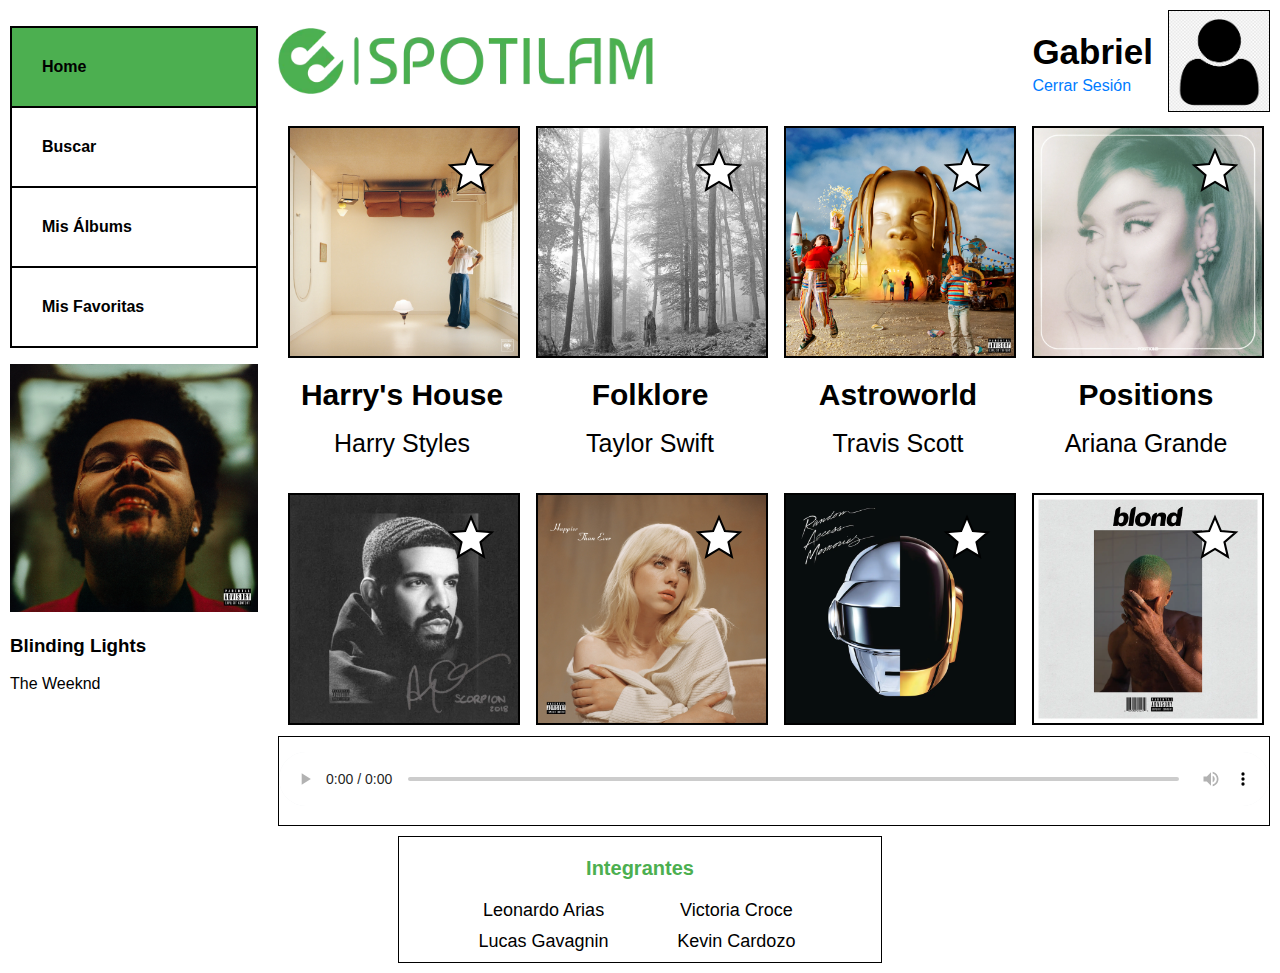
==== index.html @ 2c806370 "ultimos cambios" ====
<!DOCTYPE html>
<html lang="es">
<head>
    <meta charset="UTF-8">
    <meta name="viewport" content="width=device-width, initial-scale=1.0">
    <link rel="shortcut icon" href="img/icon.png" type="image/x-icon">
    <link rel="stylesheet" href="css/style.css">
    <link rel="stylesheet" href="css/index.css">
    <title>SPOTILAM</title>
</head>
<body>
    <div class="main-container">
        
        <nav>
            <ul>
                <li><a href="index.html" class="activo">Home</a></li>
                <li><a href="buscar.html">Buscar</a></li>
                <li><a href="albums.html">Mis Álbums</a></li>
                <li><a href="favoritas.html">Mis Favoritas</a></li>
            </ul>

            <section class="now-playing">
                <!-- Información de la canción en reproducción o recomendada -->
                <div class="song-info">
                    <a href="musica_sonando.html"><img src="img/sonando.webp" alt="Portada del Álbum"></a>
                    <h3>Blinding Lights</h3>
                    <p>The Weeknd</p>
                </div>

            </section>
        </nav>
            
        
        <main>
            <header>
                <div class="container-nav">
                    <div >
                        <a href="index.html"><img src="img/logoT.webp" alt="logo" class="logo"></a>
                        <!-- <h1>SPOTILAM</h1> -->
                    </div>

                    <div class="info-usuario">
                        <div class="detalles-usuario">
                            <h2>Gabriel</h2> <!-- Nombre del usuario -->
                            <a href="login.html">Cerrar Sesión</a> <!-- Enlace para cerrar sesión -->
                        </div>
                        <a href="perfil.html"><img src="img/avatar.png" alt="Avatar de Usuario" class="imagen-avatar"></a> <!-- Avatar del usuario -->
                    </div>
                </div>
            </header>

            <section class="contenedor">
        
                <div class="grid"> <!-- Cuadrícula de álbumes -->
                
                    <div class="album">
                        <a href="albums.html">
                            <img class="album-imagen" src="img/1.webp" alt="imagen album">
                            <div class="album-informacion">
                                <p class="nombre-album">Harry's House</p>
                                <p class="nombre-artista">Harry Styles</p>
                            </div>
                        </a>

                        <label class="container-star">
                            <input type="checkbox">
                            <svg viewBox="0 0 24 24">
                                <path d="M12 17.27L18.18 21l-1.64-7.03L22 9.24l-7.19-.61L12 2 9.19 8.63 2 9.24l5.46 4.73L5.82 21z"></path>
                            </svg>
                        </label>
                        
                    </div>
                
                    <div class="album">
                        <a href="albums.html">
                            <img class="album-imagen" src="img/2.webp" alt="imagen album">
                            <div class="album-informacion">
                                <p class="nombre-album">Folklore</p>
                                <p class="nombre-artista">Taylor Swift</p>
                            </div>
                        </a>

                        <label class="container-star">
                            <input type="checkbox">
                            <svg viewBox="0 0 24 24">
                                <path d="M12 17.27L18.18 21l-1.64-7.03L22 9.24l-7.19-.61L12 2 9.19 8.63 2 9.24l5.46 4.73L5.82 21z"></path>
                            </svg>
                        </label>

                    </div>

                    <div class="album">
                        <a href="albums.html">
                            <img class="album-imagen" src="img/3.webp" alt="imagen album">
                            <div class="album-informacion">
                                <p class="nombre-album">Astroworld</p>
                                <p class="nombre-artista">Travis Scott</p>
                            </div>
                        </a>

                        <label class="container-star">
                            <input type="checkbox">
                            <svg viewBox="0 0 24 24">
                                <path d="M12 17.27L18.18 21l-1.64-7.03L22 9.24l-7.19-.61L12 2 9.19 8.63 2 9.24l5.46 4.73L5.82 21z"></path>
                            </svg>
                        </label>

                    </div>
                
                    <div class="album">
                        <a href="albums.html">
                            <img class="album-imagen" src="img/4.webp" alt="imagen album">
                            <div class="album-informacion">
                                <p class="nombre-album">Positions</p>
                                <p class="nombre-artista">Ariana Grande</p>
                            </div>
                        </a>

                        <label class="container-star">
                            <input type="checkbox">
                            <svg viewBox="0 0 24 24">
                                <path d="M12 17.27L18.18 21l-1.64-7.03L22 9.24l-7.19-.61L12 2 9.19 8.63 2 9.24l5.46 4.73L5.82 21z"></path>
                            </svg>
                        </label>

                    </div>
                
                    <div class="album">
                        <a href="albums.html">
                            <img class="album-imagen" src="img/5.webp" alt="imagen album">
                            <div class="album-informacion">
                                <p class="nombre-album">Scorpion</p>
                                <p class="nombre-artista">Drake</p>
                            </div>
                        </a>

                        <label class="container-star">
                            <input type="checkbox">
                            <svg viewBox="0 0 24 24">
                                <path d="M12 17.27L18.18 21l-1.64-7.03L22 9.24l-7.19-.61L12 2 9.19 8.63 2 9.24l5.46 4.73L5.82 21z"></path>
                            </svg>
                        </label>

                    </div>
                
                    <div class="album">
                        <a href="albums.html">
                            <img class="album-imagen" src="img/6.webp" alt="imagen album">
                            <div class="album-informacion">
                                <p class="nombre-album">Happier Than Ever</p>
                                <p class="nombre-artista">Billie Eilish</p>
                            </div>
                        </a>

                        <label class="container-star">
                            <input type="checkbox">
                            <svg viewBox="0 0 24 24">
                                <path d="M12 17.27L18.18 21l-1.64-7.03L22 9.24l-7.19-.61L12 2 9.19 8.63 2 9.24l5.46 4.73L5.82 21z"></path>
                            </svg>
                        </label>

                    </div>
               
                    <div class="album">
                        <a href="albums.html">
                            <img class="album-imagen" src="img/7.webp" alt="imagen album">
                            <div class="album-informacion">
                                <p class="nombre-album">Random Access Memories</p>
                                <p class="nombre-artista">Daft Punk</p>
                            </div>
                        </a>

                        <label class="container-star">
                            <input type="checkbox">
                            <svg viewBox="0 0 24 24">
                                <path d="M12 17.27L18.18 21l-1.64-7.03L22 9.24l-7.19-.61L12 2 9.19 8.63 2 9.24l5.46 4.73L5.82 21z"></path>
                            </svg>
                        </label>

                    </div>
              
                    <div class="album">
                        <a href="albums.html">
                            <img class="album-imagen" src="img/8.webp" alt="imagen album">
                            <div class="album-informacion">
                                <p class="nombre-album">Blond</p>
                                <p class="nombre-artista">Frank Ocean</p>
                            </div>
                        </a>

                        <label class="container-star">
                            <input type="checkbox">
                            <svg viewBox="0 0 24 24">
                                <path d="M12 17.27L18.18 21l-1.64-7.03L22 9.24l-7.19-.61L12 2 9.19 8.63 2 9.24l5.46 4.73L5.82 21z"></path>
                            </svg>
                        </label>

                    </div>
            
                    <div class="album">
                        <a href="albums.html">
                            <img class="album-imagen" src="img/9.webp" alt="imagen album">
                            <div class="album-informacion">
                                <p class="nombre-album">Starboy</p>
                                <p class="nombre-artista">The Weeknd</p>
                            </div>
                        </a>

                        <label class="container-star">
                            <input type="checkbox">
                            <svg viewBox="0 0 24 24">
                                <path d="M12 17.27L18.18 21l-1.64-7.03L22 9.24l-7.19-.61L12 2 9.19 8.63 2 9.24l5.46 4.73L5.82 21z"></path>
                            </svg>
                        </label>

                    </div>
               
                    <div class="album">
                        <a href="albums.html">
                            <img class="album-imagen" src="img/10.webp" alt="imagen album">
                            <div class="album-informacion">
                                <p class="nombre-album">Midnights</p>
                                <p class="nombre-artista">Taylor Swift</p>
                            </div>
                        </a>

                        <label class="container-star">
                            <input type="checkbox">
                            <svg viewBox="0 0 24 24">
                                <path d="M12 17.27L18.18 21l-1.64-7.03L22 9.24l-7.19-.61L12 2 9.19 8.63 2 9.24l5.46 4.73L5.82 21z"></path>
                            </svg>
                        </label>

                    </div>
               
                    <div class="album">
                        <a href="albums.html">
                            <img class="album-imagen" src="img/11.webp" alt="imagen album">
                            <div class="album-informacion">
                                <p class="nombre-album">Changes</p>
                                <p class="nombre-artista">Justin Bieber</p>
                            </div>
                        </a>

                        <label class="container-star">
                            <input type="checkbox">
                            <svg viewBox="0 0 24 24">
                                <path d="M12 17.27L18.18 21l-1.64-7.03L22 9.24l-7.19-.61L12 2 9.19 8.63 2 9.24l5.46 4.73L5.82 21z"></path>
                            </svg>
                        </label>

                    </div>
                
                    <div class="album">
                        <a href="albums.html">
                            <img class="album-imagen" src="img/12.webp" alt="imagen album">
                            <div class="album-informacion">
                                <p class="nombre-album">Did You Know That There's a Tunnel Under Ocean Blvd</p>
                                <p class="nombre-artista">Lana Del Rey</p>
                            </div>
                        </a>

                        <label class="container-star">
                            <input type="checkbox">
                            <svg viewBox="0 0 24 24">
                                <path d="M12 17.27L18.18 21l-1.64-7.03L22 9.24l-7.19-.61L12 2 9.19 8.63 2 9.24l5.46 4.73L5.82 21z"></path>
                            </svg>
                        </label>

                    </div>
                
                    <div class="album">
                        <a href="albums.html">
                            <img class="album-imagen" src="img/13.webp" alt="imagen album">
                            <div class="album-informacion">
                                <p class="nombre-album">Graduation</p>
                                <p class="nombre-artista">Kanye West</p>
                            </div>
                        </a>

                        <label class="container-star">
                            <input type="checkbox">
                            <svg viewBox="0 0 24 24">
                                <path d="M12 17.27L18.18 21l-1.64-7.03L22 9.24l-7.19-.61L12 2 9.19 8.63 2 9.24l5.46 4.73L5.82 21z"></path>
                            </svg>
                        </label>

                    </div>

                    <div class="album">
                        <a href="albums.html">
                            <img class="album-imagen" src="img/14.webp" alt="imagen album">
                            <div class="album-informacion">
                                <p class="nombre-album">30</p>
                                <p class="nombre-artista">Adele</p>
                            </div>
                        </a>

                        <label class="container-star">
                            <input type="checkbox">
                            <svg viewBox="0 0 24 24">
                                <path d="M12 17.27L18.18 21l-1.64-7.03L22 9.24l-7.19-.61L12 2 9.19 8.63 2 9.24l5.46 4.73L5.82 21z"></path>
                            </svg>
                        </label>

                    </div>

                    <div class="album">
                        <a href="albums.html">
                            <img class="album-imagen" src="img/15.webp" alt="imagen album">
                            <div class="album-informacion">
                                <p class="nombre-album">Hollywood's Bleeding</p>
                                <p class="nombre-artista">Post Malone</p>
                            </div>
                        </a>

                        <label class="container-star">
                            <input type="checkbox">
                            <svg viewBox="0 0 24 24">
                                <path d="M12 17.27L18.18 21l-1.64-7.03L22 9.24l-7.19-.61L12 2 9.19 8.63 2 9.24l5.46 4.73L5.82 21z"></path>
                            </svg>
                        </label>

                    </div>

                    <div class="album">
                        <a href="albums.html">
                            <img class="album-imagen" src="img/16.webp" alt="imagen album">
                            <div class="album-informacion">
                                <p class="nombre-album">Sweetener</p>
                                <p class="nombre-artista">Ariana Grande</p>
                            </div>
                        </a>

                        <label class="container-star">
                            <input type="checkbox">
                            <svg viewBox="0 0 24 24">
                                <path d="M12 17.27L18.18 21l-1.64-7.03L22 9.24l-7.19-.61L12 2 9.19 8.63 2 9.24l5.46 4.73L5.82 21z"></path>
                            </svg>
                        </label>

                    </div>

                    <div class="album">
                        <a href="albums.html">
                            <img class="album-imagen" src="img/17.webp" alt="imagen album">
                            <div class="album-informacion">
                                <p class="nombre-album">Future Nostalgia</p>
                                <p class="nombre-artista">Dua Lipa</p>
                            </div>
                        </a>

                        <label class="container-star">
                            <input type="checkbox">
                            <svg viewBox="0 0 24 24">
                                <path d="M12 17.27L18.18 21l-1.64-7.03L22 9.24l-7.19-.61L12 2 9.19 8.63 2 9.24l5.46 4.73L5.82 21z"></path>
                            </svg>
                        </label>

                    </div>

                    <div class="album">
                        <a href="albums.html">
                            <img class="album-imagen" src="img/18.webp" alt="imagen album">
                            <div class="album-informacion">
                                <p class="nombre-album">Beauty Behind the Madness</p>
                                <p class="nombre-artista">The Weeknd</p>
                            </div>
                        </a>

                        <label class="container-star">
                            <input type="checkbox">
                            <svg viewBox="0 0 24 24">
                                <path d="M12 17.27L18.18 21l-1.64-7.03L22 9.24l-7.19-.61L12 2 9.19 8.63 2 9.24l5.46 4.73L5.82 21z"></path>
                            </svg>
                        </label>

                    </div>

                    <div class="album">
                        <a href="albums.html">
                            <img class="album-imagen" src="img/19.webp" alt="imagen album">
                            <div class="album-informacion">
                                <p class="nombre-album">Red (Taylor's Version)</p>
                                <p class="nombre-artista">Taylor Swift</p>
                            </div>
                        </a>

                        <label class="container-star">
                            <input type="checkbox">
                            <svg viewBox="0 0 24 24">
                                <path d="M12 17.27L18.18 21l-1.64-7.03L22 9.24l-7.19-.61L12 2 9.19 8.63 2 9.24l5.46 4.73L5.82 21z"></path>
                            </svg>
                        </label>

                    </div>

                    <div class="album">
                        <a href="albums.html">
                            <img class="album-imagen" src="img/20.webp" alt="imagen album">
                            <div class="album-informacion">
                                <p class="nombre-album">Justice</p>
                                <p class="nombre-artista">Justin Bieber</p>
                            </div>
                        </a>

                        <label class="container-star">
                            <input type="checkbox">
                            <svg viewBox="0 0 24 24">
                                <path d="M12 17.27L18.18 21l-1.64-7.03L22 9.24l-7.19-.61L12 2 9.19 8.63 2 9.24l5.46 4.73L5.82 21z"></path>
                            </svg>
                        </label>

                    </div>

                    <div class="album">
                        <a href="albums.html">
                            <img class="album-imagen" src="img/21.webp" alt="imagen album">
                            <div class="album-informacion">
                                <p class="nombre-album">Fine Line</p>
                                <p class="nombre-artista">Harry Styles</p>
                            </div>
                        </a>

                        <label class="container-star">
                            <input type="checkbox">
                            <svg viewBox="0 0 24 24">
                                <path d="M12 17.27L18.18 21l-1.64-7.03L22 9.24l-7.19-.61L12 2 9.19 8.63 2 9.24l5.46 4.73L5.82 21z"></path>
                            </svg>
                        </label>

                    </div>

                    <div class="album">
                        <a href="albums.html">
                            <img class="album-imagen" src="img/22.webp" alt="imagen album">
                            <div class="album-informacion">
                                <p class="nombre-album">SOS</p>
                                <p class="nombre-artista">SZA</p>
                            </div>
                        </a>

                        <label class="container-star">
                            <input type="checkbox">
                            <svg viewBox="0 0 24 24">
                                <path d="M12 17.27L18.18 21l-1.64-7.03L22 9.24l-7.19-.61L12 2 9.19 8.63 2 9.24l5.46 4.73L5.82 21z"></path>
                            </svg>
                        </label>

                    </div>

                    <div class="album">
                        <a href="albums.html">
                            <img class="album-imagen" src="img/23.webp" alt="imagen album">
                            <div class="album-informacion">
                                <p class="nombre-album">Yeezus</p>
                                <p class="nombre-artista">Kanye West</p>
                            </div>
                        </a>

                        <label class="container-star">
                            <input type="checkbox">
                            <svg viewBox="0 0 24 24">
                                <path d="M12 17.27L18.18 21l-1.64-7.03L22 9.24l-7.19-.61L12 2 9.19 8.63 2 9.24l5.46 4.73L5.82 21z"></path>
                            </svg>
                        </label>

                    </div>

                    <div class="album">
                        <a href="albums.html">
                            <img class="album-imagen" src="img/24.webp" alt="imagen album">
                            <div class="album-informacion">
                                <p class="nombre-album">When We All Fall Asleep, Where Do We Go?</p>
                                <p class="nombre-artista">Billie Eilish</p>
                            </div>
                        </a>

                        <label class="container-star">
                            <input type="checkbox">
                            <svg viewBox="0 0 24 24">
                                <path d="M12 17.27L18.18 21l-1.64-7.03L22 9.24l-7.19-.61L12 2 9.19 8.63 2 9.24l5.46 4.73L5.82 21z"></path>
                            </svg>
                        </label>

                    </div>

                    <div class="album">
                        <a href="albums.html">
                            <img class="album-imagen" src="img/25.webp" alt="imagen album">
                            <div class="album-informacion">
                                <p class="nombre-album">Paradise</p>
                                <p class="nombre-artista">Lana Del Rey</p>
                            </div>
                        </a>

                        <label class="container-star">
                            <input type="checkbox">
                            <svg viewBox="0 0 24 24">
                                <path d="M12 17.27L18.18 21l-1.64-7.03L22 9.24l-7.19-.61L12 2 9.19 8.63 2 9.24l5.46 4.73L5.82 21z"></path>
                            </svg>
                        </label>

                    </div>

                    <div class="album">
                        <a href="albums.html">
                            <img class="album-imagen" src="img/26.webp" alt="imagen album">
                            <div class="album-informacion">
                                <p class="nombre-album">Utopia</p>
                                <p class="nombre-artista">Travis Scott</p>
                            </div>
                        </a>

                        <label class="container-star">
                            <input type="checkbox">
                            <svg viewBox="0 0 24 24">
                                <path d="M12 17.27L18.18 21l-1.64-7.03L22 9.24l-7.19-.61L12 2 9.19 8.63 2 9.24l5.46 4.73L5.82 21z"></path>
                            </svg>
                        </label>

                    </div>

                    <div class="album">
                        <a href="albums.html">
                            <img class="album-imagen" src="img/27.webp" alt="imagen album">
                            <div class="album-informacion">
                                <p class="nombre-album">Dark Lane Demo Tapes</p>
                                <p class="nombre-artista">Drake</p>
                            </div>
                        </a>

                        <label class="container-star">
                            <input type="checkbox">
                            <svg viewBox="0 0 24 24">
                                <path d="M12 17.27L18.18 21l-1.64-7.03L22 9.24l-7.19-.61L12 2 9.19 8.63 2 9.24l5.46 4.73L5.82 21z"></path>
                            </svg>
                        </label>

                    </div>

                    <div class="album">
                        <a href="albums.html">
                            <img class="album-imagen" src="img/28.webp" alt="imagen album">
                            <div class="album-informacion">
                                <p class="nombre-album">Lover</p>
                                <p class="nombre-artista">Taylor Swift</p>
                            </div>
                        </a>

                        <label class="container-star">
                            <input type="checkbox">
                            <svg viewBox="0 0 24 24">
                                <path d="M12 17.27L18.18 21l-1.64-7.03L22 9.24l-7.19-.61L12 2 9.19 8.63 2 9.24l5.46 4.73L5.82 21z"></path>
                            </svg>
                        </label>

                    </div>
        
                </div>
            </section>

            <section class="reproductor">
                <audio controls>
                    <source src="audio/The Weeknd - Blinding Lights.mp3" type="audio/mpeg">
                </audio>
            </section>

        </main>
    </div>

    <footer class="contenedorFooter">
        <div class="integrantes">
            <p>Integrantes</p>
            <ul>
                <li>Leonardo Arias</li>
                <li>Victoria Croce</li>
                <li>Lucas Gavagnin</li>
                <li>Kevin Cardozo</li>
            </ul>
        </div>
    </footer>

</body>
</html>
---- css/style.css ----
/* Resetear estilos y definir estilos básicos de la página */
body {
    font-family: Arial, sans-serif;
    margin: 0;
    padding: 0;
}

img {
    width: 100%;
}

/* Estilos para el contenedor principal */
.main-container {
    display: flex;
    flex-direction: row;
    align-items: flex-start;
    margin: 0;
    padding: 0;
}
  
/* Estilos para el header */
nav {
    flex: 0.5; /* Ocupa 33% del alto */
    display: flex;
    flex-direction: column;
    justify-content: space-between;
    padding: 10px;
}
  
nav ul {
    list-style: none;
    padding: 0;
}
  
nav ul li a {
    color: black;
    font-weight: bolder;
    text-decoration: none;
    display: block; /* Convertir en elemento bloque */
    padding: 30px; /* Agregar relleno alrededor del enlace */
    border: 2px solid black; /* Agregar borde blanco */
    border-bottom: none;
    transition: background-color 0.3s, color 0.3s; /* Transición para cambios de color */
}
nav ul li:last-of-type {
    border-bottom: 2px solid black;
}
nav ul li a:hover {
    background-color: #4caf50; /* Cambiar el fondo al pasar el mouse */
    color: white; /* Cambiar el color de texto al pasar el mouse */
}

nav ul li a.activo {
    background-color: #4caf50; /* Fondo distinto para la vista actual */
    color: black; /* Cambiar el color de texto para la vista actual */
}

.song-info img {
    width: 100%;
}
  
/* Estilos para el main */
main {
    flex: 2; /* Ocupa 66% del alto */
    padding: 10px;
}

.container-nav {
    display: flex;
    flex-direction: row;
    justify-content: space-between;
    align-items: center;
}

.titulo h1 {
    margin: 0; /* Elimina el margen superior del título */
    font-size: 40px;
}

.info-usuario {
    display: flex;
    align-items: center;
}

.detalles-usuario {
    display: flex;
    flex-direction: column; /* Coloca el nombre de usuario y "Cerrar Sesión" uno debajo del otro */
    align-items: flex-start;
    margin-right: 15px;
}

.info-usuario h2 {
    font-size: 35px;
    margin: 0; /* Elimina el margen superior del nombre de usuario */
    margin-bottom: 5px; /* Agrega margen inferior para separar del enlace de cierre de sesión */
}

.imagen-avatar {
    width: 100px; /* Ajusta el ancho del avatar según tus preferencias */
    border: 1px solid black;
}

.logo {
    width: 75%;
}


.container {
    max-width: 400px;
    margin: 0 auto;
    padding: 20px;
}
  
/* Estilos para el contenedor del formulario */
.form-container {
    display: flex;
    flex-direction: column;
    justify-content: center;
    align-items: center;
}

button {
    background-color: #4caf50;
    color: white;
    padding: 10px 15px;
    border: none;
    border-radius: 5px;
    cursor: pointer;
}

a {
    text-decoration: none;
    color: #007BFF;
}

/*---FOOTER---*/
/* Estilos para el footer */
.contenedorFooter {
    display: flex;
    justify-content: space-evenly;
    /* margin: 0 20px 10px 20px;
    border: 1px solid black;  */
}

.integrantes {
    display: flex;
    flex-direction: column; /* Coloca los elementos en una fila */
    align-items: center;
    margin-bottom: 10px;
    border: 1px solid black; /* Agregar borde negro */
}

.integrantes p {
    font-size: 20px;
    color: #4caf50;
    font-weight: bolder;
}

.integrantes ul {
    display: flex;
    flex-wrap: wrap; /* Permite que los elementos bajen a la siguiente línea */
    justify-content: center; /* Centra los elementos horizontalmente */
    list-style: none;
    font-size: 18px;
    margin: 0;
    padding: 0;
}

.integrantes ul li {
    margin-bottom: 10px;
    width: 40%; /* Establece el ancho de cada nombre al 40% para dos nombres por fila */
    text-align: center; /* Centra el texto horizontalmente */
}

/* GRID ALBUMS */
.contenedor{
    max-height: 610px; /* Ajustar la altura */
    overflow-y: auto; /* Habilita la barra de desplazamiento vertical */
}

.grid{
    display: grid;
    grid-template-columns: repeat(4, 1fr);
}
.album{
    position: relative;
    padding: 10px;
    
}
.nombre-album{
    font-size: 30px;
    color: black;
    font-weight: bolder;
}
.nombre-artista{
    font-size: 25px;
    color: black;
}
.nombre-album,
.nombre-artista{
    margin: 15px 0;
    text-align: center;
    line-height: 1.2;
}
.album-imagen {
    border: 2px solid black; /* Agregar borde negro */
}

/* Estilos para el reproductor */
.reproductor {
    text-align: center;
    padding: 15px 0;
    border: 1px solid black; /* Agregar borde negro */
    margin-top: 10px;
}
audio {
    width: 100%;
}
audio::-webkit-media-controls-panel {
    background-color: white;
}

/* Estilos para la busqueda  */
.buscador-lupa {
    display: flex;
    justify-content: center;
    position: relative;
    margin-bottom: 10px;
}
.buscador-lupa form {
    display: flex;
    justify-content: center;
    border: 2px solid black;
    width: 50%;
    border-radius: 20px;
}
.buscadorNav {
    padding: 10px 10px 10px 45px;
    border: none;
    font-size: 16px;
    border-radius: 20px;
    width: 100%;
}
.lupa {
    width: 40px;
    height: 40px;
    position: absolute;
    top: 5px;
    left: 370px;
    background-image: url(../img/lupa.png);
    background-size: 28px 28px;
    background-repeat: no-repeat;
    background-color: transparent;
    border: 0px;
}

/* Estilos para la estrella */
.container-star {
    position: absolute;
    cursor: pointer;
    top: 30px;
    right: 30px;
}
.container-star input {
    opacity: 0;
    cursor: pointer;
    height: 0;
    width: 0;
}
.container-star svg {
    height: 50px;
    width: 50px;
    transition: all 0.3s;
    fill: white;
    stroke: black;
    stroke-width: 1px;
}
.container-star svg:hover {
    transform: scale(1.3);
}

.container-star input:checked ~ svg {
    fill: yellow;
    animation: pop_42 0.5s ease-out;
    transform: scale(1.3);
}
@keyframes pop_42 {
    0% {
      transform: scale(1.3);
    }
  
    50% {
      transform: scale(1.5);
    }
  
    100% {
      transform: scale(1.3);
    }
}
  
.titulo-principal {
    display: flex;
    justify-content: center;
}
.titulo-principal h1 {
    margin: 0;
}
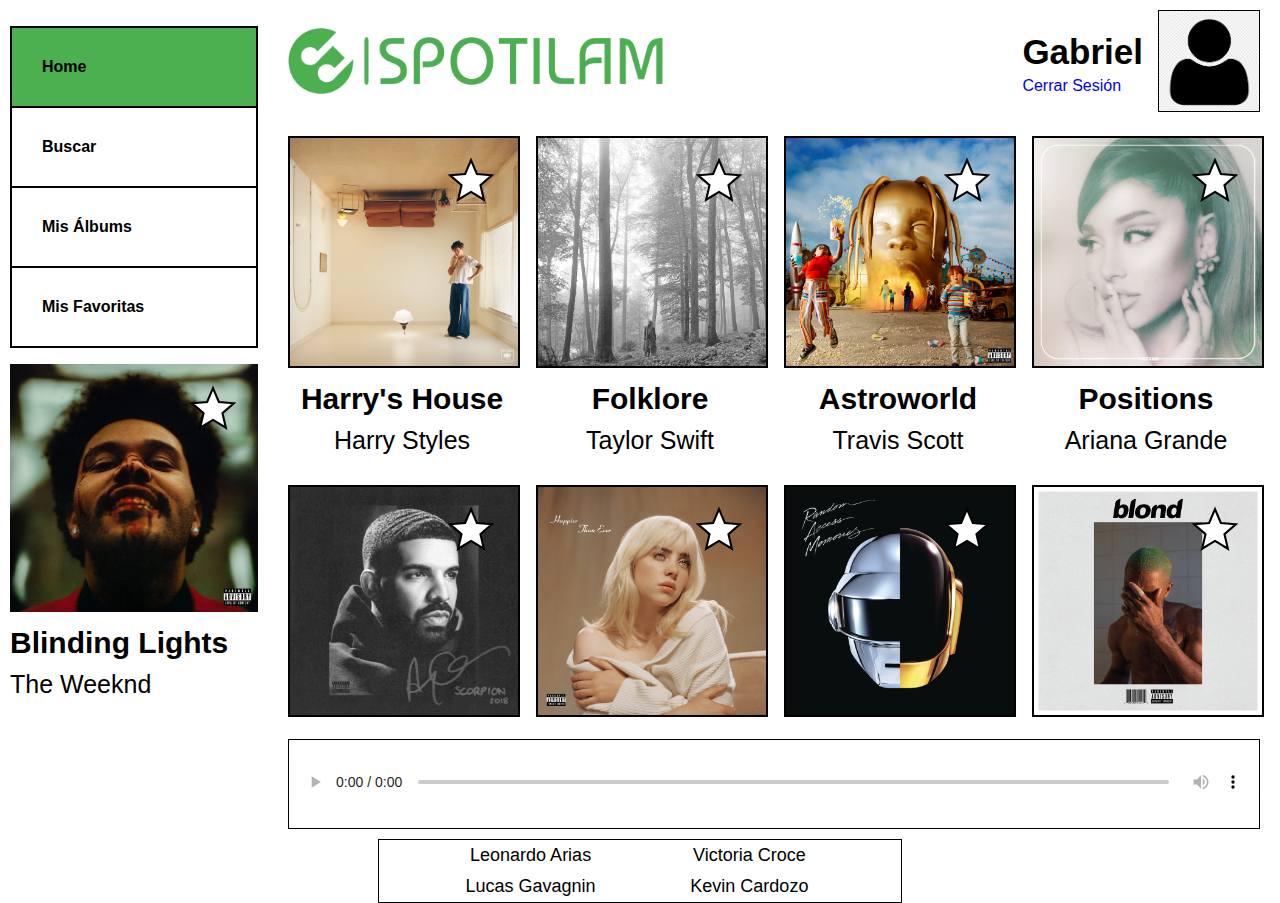
==== commit 5c684bf6: "ultimos cambios" ====
--- a/index.html
+++ b/index.html
@@ -4,42 +4,53 @@
     <meta charset="UTF-8">
     <meta name="viewport" content="width=device-width, initial-scale=1.0">
     <link rel="shortcut icon" href="img/icon.png" type="image/x-icon">
+    <!-- <link href="https://fonts.googleapis.com/css2?family=Baumans&display=swap" rel="stylesheet"> -->
     <link rel="stylesheet" href="css/style.css">
-    <link rel="stylesheet" href="css/index.css">
+    <link rel="stylesheet" href="css/gridAlbums.css">
     <title>SPOTILAM</title>
 </head>
 <body>
-    <div class="main-container">
+    <div class="main-container"> <!-- Contenedor principal -->
+
+        <div class="sidebar"> <!-- Barra lateral -->
+            <nav>
+                <ul> <!-- Enlaces de navegación -->
+                    <li><a href="index.html" class="activo">Home</a></li>
+                    <li><a href="buscar.html">Buscar</a></li>
+                    <li><a href="albums.html">Mis Álbums</a></li>
+                    <li><a href="favoritas.html">Mis Favoritas</a></li>
+                </ul>
+            </nav>
+
+            <section class="musica-sonando"> <!-- Sección de música sonando -->
+
+                <div class="album"> <!-- Información de la canción en reproducción -->
+                    <a href="musica_sonando.html" >
+                        <img src="img/sonando.webp" alt="imagen album">
+                        <div class="album-informacion">
+                            <h3 class="nombre-album">Blinding Lights</h3>
+                            <p class="nombre-artista">The Weeknd</p>
+                        </div>
+                    </a>
+
+                    <label class="container-star"> <!-- Estrella de favoritos -->
+                        <input type="checkbox">
+                        <svg viewBox="0 0 24 24">
+                            <path d="M12 17.27L18.18 21l-1.64-7.03L22 9.24l-7.19-.61L12 2 9.19 8.63 2 9.24l5.46 4.73L5.82 21z"></path>
+                        </svg>
+                    </label>
+                </div>
+            </section>
+        </div>
         
-        <nav>
-            <ul>
-                <li><a href="index.html" class="activo">Home</a></li>
-                <li><a href="buscar.html">Buscar</a></li>
-                <li><a href="albums.html">Mis Álbums</a></li>
-                <li><a href="favoritas.html">Mis Favoritas</a></li>
-            </ul>
-
-            <section class="now-playing">
-                <!-- Información de la canción en reproducción o recomendada -->
-                <div class="song-info">
-                    <a href="musica_sonando.html"><img src="img/sonando.webp" alt="Portada del Álbum"></a>
-                    <h3>Blinding Lights</h3>
-                    <p>The Weeknd</p>
-                </div>
-
-            </section>
-        </nav>
-            
-        
-        <main>
+        <div class="contenido-principal"> <!-- Contenido principal -->
             <header>
-                <div class="container-nav">
-                    <div >
-                        <a href="index.html"><img src="img/logoT.webp" alt="logo" class="logo"></a>
-                        <!-- <h1>SPOTILAM</h1> -->
+                <div class="container-header">
+                    <div>
+                        <a href="index.html"><img src="img/logoT.webp" alt="logo" class="logo"></a> <!-- Logo -->
                     </div>
 
-                    <div class="info-usuario">
+                    <div class="info-usuario"> <!-- Información del usuario -->
                         <div class="detalles-usuario">
                             <h2>Gabriel</h2> <!-- Nombre del usuario -->
                             <a href="login.html">Cerrar Sesión</a> <!-- Enlace para cerrar sesión -->
@@ -49,530 +60,530 @@
                 </div>
             </header>
 
-            <section class="contenedor">
-        
-                <div class="grid"> <!-- Cuadrícula de álbumes -->
+            <main>
+                <section class="contenedor">
+            
+                    <div class="grid"> <!-- Cuadrícula de álbumes -->
+                    
+                        <div class="album">
+                            <a href="albums.html">
+                                <img class="album-imagen" src="img/1.webp" alt="imagen album">
+                                <div class="album-informacion">
+                                    <p class="nombre-album">Harry's House</p>
+                                    <p class="nombre-artista">Harry Styles</p>
+                                </div>
+                            </a>
+
+                            <label class="container-star"> <!-- Estrella de favoritos -->
+                                <input type="checkbox">
+                                <svg viewBox="0 0 24 24">
+                                    <path d="M12 17.27L18.18 21l-1.64-7.03L22 9.24l-7.19-.61L12 2 9.19 8.63 2 9.24l5.46 4.73L5.82 21z"></path>
+                                </svg>
+                            </label>
+                            
+                        </div>
+                    
+                        <div class="album">
+                            <a href="albums.html">
+                                <img class="album-imagen" src="img/2.webp" alt="imagen album">
+                                <div class="album-informacion">
+                                    <p class="nombre-album">Folklore</p>
+                                    <p class="nombre-artista">Taylor Swift</p>
+                                </div>
+                            </a>
+
+                            <label class="container-star"> <!-- Estrella de favoritos -->
+                                <input type="checkbox">
+                                <svg viewBox="0 0 24 24">
+                                    <path d="M12 17.27L18.18 21l-1.64-7.03L22 9.24l-7.19-.61L12 2 9.19 8.63 2 9.24l5.46 4.73L5.82 21z"></path>
+                                </svg>
+                            </label>
+
+                        </div>
+
+                        <div class="album">
+                            <a href="albums.html">
+                                <img class="album-imagen" src="img/3.webp" alt="imagen album">
+                                <div class="album-informacion">
+                                    <p class="nombre-album">Astroworld</p>
+                                    <p class="nombre-artista">Travis Scott</p>
+                                </div>
+                            </a>
+
+                            <label class="container-star"> <!-- Estrella de favoritos -->
+                                <input type="checkbox">
+                                <svg viewBox="0 0 24 24">
+                                    <path d="M12 17.27L18.18 21l-1.64-7.03L22 9.24l-7.19-.61L12 2 9.19 8.63 2 9.24l5.46 4.73L5.82 21z"></path>
+                                </svg>
+                            </label>
+
+                        </div>
+                    
+                        <div class="album">
+                            <a href="albums.html">
+                                <img class="album-imagen" src="img/4.webp" alt="imagen album">
+                                <div class="album-informacion">
+                                    <p class="nombre-album">Positions</p>
+                                    <p class="nombre-artista">Ariana Grande</p>
+                                </div>
+                            </a>
+
+                            <label class="container-star"> <!-- Estrella de favoritos -->
+                                <input type="checkbox">
+                                <svg viewBox="0 0 24 24">
+                                    <path d="M12 17.27L18.18 21l-1.64-7.03L22 9.24l-7.19-.61L12 2 9.19 8.63 2 9.24l5.46 4.73L5.82 21z"></path>
+                                </svg>
+                            </label>
+
+                        </div>
+                    
+                        <div class="album">
+                            <a href="albums.html">
+                                <img class="album-imagen" src="img/5.webp" alt="imagen album">
+                                <div class="album-informacion">
+                                    <p class="nombre-album">Scorpion</p>
+                                    <p class="nombre-artista">Drake</p>
+                                </div>
+                            </a>
+
+                            <label class="container-star"> <!-- Estrella de favoritos -->
+                                <input type="checkbox">
+                                <svg viewBox="0 0 24 24">
+                                    <path d="M12 17.27L18.18 21l-1.64-7.03L22 9.24l-7.19-.61L12 2 9.19 8.63 2 9.24l5.46 4.73L5.82 21z"></path>
+                                </svg>
+                            </label>
+
+                        </div>
+                    
+                        <div class="album">
+                            <a href="albums.html">
+                                <img class="album-imagen" src="img/6.webp" alt="imagen album">
+                                <div class="album-informacion">
+                                    <p class="nombre-album">Happier Than Ever</p>
+                                    <p class="nombre-artista">Billie Eilish</p>
+                                </div>
+                            </a>
+
+                            <label class="container-star"> <!-- Estrella de favoritos -->
+                                <input type="checkbox">
+                                <svg viewBox="0 0 24 24">
+                                    <path d="M12 17.27L18.18 21l-1.64-7.03L22 9.24l-7.19-.61L12 2 9.19 8.63 2 9.24l5.46 4.73L5.82 21z"></path>
+                                </svg>
+                            </label>
+
+                        </div>
                 
-                    <div class="album">
-                        <a href="albums.html">
-                            <img class="album-imagen" src="img/1.webp" alt="imagen album">
-                            <div class="album-informacion">
-                                <p class="nombre-album">Harry's House</p>
-                                <p class="nombre-artista">Harry Styles</p>
-                            </div>
-                        </a>
-
-                        <label class="container-star">
-                            <input type="checkbox">
-                            <svg viewBox="0 0 24 24">
-                                <path d="M12 17.27L18.18 21l-1.64-7.03L22 9.24l-7.19-.61L12 2 9.19 8.63 2 9.24l5.46 4.73L5.82 21z"></path>
-                            </svg>
-                        </label>
-                        
+                        <div class="album">
+                            <a href="albums.html">
+                                <img class="album-imagen" src="img/7.webp" alt="imagen album">
+                                <div class="album-informacion">
+                                    <p class="nombre-album">Random Access Memories</p>
+                                    <p class="nombre-artista">Daft Punk</p>
+                                </div>
+                            </a>
+
+                            <label class="container-star"> <!-- Estrella de favoritos -->
+                                <input type="checkbox">
+                                <svg viewBox="0 0 24 24">
+                                    <path d="M12 17.27L18.18 21l-1.64-7.03L22 9.24l-7.19-.61L12 2 9.19 8.63 2 9.24l5.46 4.73L5.82 21z"></path>
+                                </svg>
+                            </label>
+
+                        </div>
+                
+                        <div class="album">
+                            <a href="albums.html">
+                                <img class="album-imagen" src="img/8.webp" alt="imagen album">
+                                <div class="album-informacion">
+                                    <p class="nombre-album">Blond</p>
+                                    <p class="nombre-artista">Frank Ocean</p>
+                                </div>
+                            </a>
+
+                            <label class="container-star"> <!-- Estrella de favoritos -->
+                                <input type="checkbox">
+                                <svg viewBox="0 0 24 24">
+                                    <path d="M12 17.27L18.18 21l-1.64-7.03L22 9.24l-7.19-.61L12 2 9.19 8.63 2 9.24l5.46 4.73L5.82 21z"></path>
+                                </svg>
+                            </label>
+
+                        </div>
+                
+                        <div class="album">
+                            <a href="albums.html">
+                                <img class="album-imagen" src="img/9.webp" alt="imagen album">
+                                <div class="album-informacion">
+                                    <p class="nombre-album">Starboy</p>
+                                    <p class="nombre-artista">The Weeknd</p>
+                                </div>
+                            </a>
+
+                            <label class="container-star"> <!-- Estrella de favoritos -->
+                                <input type="checkbox">
+                                <svg viewBox="0 0 24 24">
+                                    <path d="M12 17.27L18.18 21l-1.64-7.03L22 9.24l-7.19-.61L12 2 9.19 8.63 2 9.24l5.46 4.73L5.82 21z"></path>
+                                </svg>
+                            </label>
+
+                        </div>
+                
+                        <div class="album">
+                            <a href="albums.html">
+                                <img class="album-imagen" src="img/10.webp" alt="imagen album">
+                                <div class="album-informacion">
+                                    <p class="nombre-album">Midnights</p>
+                                    <p class="nombre-artista">Taylor Swift</p>
+                                </div>
+                            </a>
+
+                            <label class="container-star"> <!-- Estrella de favoritos -->
+                                <input type="checkbox">
+                                <svg viewBox="0 0 24 24">
+                                    <path d="M12 17.27L18.18 21l-1.64-7.03L22 9.24l-7.19-.61L12 2 9.19 8.63 2 9.24l5.46 4.73L5.82 21z"></path>
+                                </svg>
+                            </label>
+
+                        </div>
+                
+                        <div class="album">
+                            <a href="albums.html">
+                                <img class="album-imagen" src="img/11.webp" alt="imagen album">
+                                <div class="album-informacion">
+                                    <p class="nombre-album">Changes</p>
+                                    <p class="nombre-artista">Justin Bieber</p>
+                                </div>
+                            </a>
+
+                            <label class="container-star"> <!-- Estrella de favoritos -->
+                                <input type="checkbox">
+                                <svg viewBox="0 0 24 24">
+                                    <path d="M12 17.27L18.18 21l-1.64-7.03L22 9.24l-7.19-.61L12 2 9.19 8.63 2 9.24l5.46 4.73L5.82 21z"></path>
+                                </svg>
+                            </label>
+
+                        </div>
+                    
+                        <div class="album">
+                            <a href="albums.html">
+                                <img class="album-imagen" src="img/12.webp" alt="imagen album">
+                                <div class="album-informacion">
+                                    <p class="nombre-album">Did You Know That There's a Tunnel Under Ocean Blvd</p>
+                                    <p class="nombre-artista">Lana Del Rey</p>
+                                </div>
+                            </a>
+
+                            <label class="container-star"> <!-- Estrella de favoritos -->
+                                <input type="checkbox">
+                                <svg viewBox="0 0 24 24">
+                                    <path d="M12 17.27L18.18 21l-1.64-7.03L22 9.24l-7.19-.61L12 2 9.19 8.63 2 9.24l5.46 4.73L5.82 21z"></path>
+                                </svg>
+                            </label>
+
+                        </div>
+                    
+                        <div class="album">
+                            <a href="albums.html">
+                                <img class="album-imagen" src="img/13.webp" alt="imagen album">
+                                <div class="album-informacion">
+                                    <p class="nombre-album">Graduation</p>
+                                    <p class="nombre-artista">Kanye West</p>
+                                </div>
+                            </a>
+
+                            <label class="container-star"> <!-- Estrella de favoritos -->
+                                <input type="checkbox">
+                                <svg viewBox="0 0 24 24">
+                                    <path d="M12 17.27L18.18 21l-1.64-7.03L22 9.24l-7.19-.61L12 2 9.19 8.63 2 9.24l5.46 4.73L5.82 21z"></path>
+                                </svg>
+                            </label>
+
+                        </div>
+
+                        <div class="album">
+                            <a href="albums.html">
+                                <img class="album-imagen" src="img/14.webp" alt="imagen album">
+                                <div class="album-informacion">
+                                    <p class="nombre-album">30</p>
+                                    <p class="nombre-artista">Adele</p>
+                                </div>
+                            </a>
+
+                            <label class="container-star"> <!-- Estrella de favoritos -->
+                                <input type="checkbox">
+                                <svg viewBox="0 0 24 24">
+                                    <path d="M12 17.27L18.18 21l-1.64-7.03L22 9.24l-7.19-.61L12 2 9.19 8.63 2 9.24l5.46 4.73L5.82 21z"></path>
+                                </svg>
+                            </label>
+
+                        </div>
+
+                        <div class="album">
+                            <a href="albums.html">
+                                <img class="album-imagen" src="img/15.webp" alt="imagen album">
+                                <div class="album-informacion">
+                                    <p class="nombre-album">Hollywood's Bleeding</p>
+                                    <p class="nombre-artista">Post Malone</p>
+                                </div>
+                            </a>
+
+                            <label class="container-star"> <!-- Estrella de favoritos -->
+                                <input type="checkbox">
+                                <svg viewBox="0 0 24 24">
+                                    <path d="M12 17.27L18.18 21l-1.64-7.03L22 9.24l-7.19-.61L12 2 9.19 8.63 2 9.24l5.46 4.73L5.82 21z"></path>
+                                </svg>
+                            </label>
+
+                        </div>
+
+                        <div class="album">
+                            <a href="albums.html">
+                                <img class="album-imagen" src="img/16.webp" alt="imagen album">
+                                <div class="album-informacion">
+                                    <p class="nombre-album">Sweetener</p>
+                                    <p class="nombre-artista">Ariana Grande</p>
+                                </div>
+                            </a>
+
+                            <label class="container-star"> <!-- Estrella de favoritos -->
+                                <input type="checkbox">
+                                <svg viewBox="0 0 24 24">
+                                    <path d="M12 17.27L18.18 21l-1.64-7.03L22 9.24l-7.19-.61L12 2 9.19 8.63 2 9.24l5.46 4.73L5.82 21z"></path>
+                                </svg>
+                            </label>
+
+                        </div>
+
+                        <div class="album">
+                            <a href="albums.html">
+                                <img class="album-imagen" src="img/17.webp" alt="imagen album">
+                                <div class="album-informacion">
+                                    <p class="nombre-album">Future Nostalgia</p>
+                                    <p class="nombre-artista">Dua Lipa</p>
+                                </div>
+                            </a>
+
+                            <label class="container-star"> <!-- Estrella de favoritos -->
+                                <input type="checkbox">
+                                <svg viewBox="0 0 24 24">
+                                    <path d="M12 17.27L18.18 21l-1.64-7.03L22 9.24l-7.19-.61L12 2 9.19 8.63 2 9.24l5.46 4.73L5.82 21z"></path>
+                                </svg>
+                            </label>
+
+                        </div>
+
+                        <div class="album">
+                            <a href="albums.html">
+                                <img class="album-imagen" src="img/18.webp" alt="imagen album">
+                                <div class="album-informacion">
+                                    <p class="nombre-album">Beauty Behind the Madness</p>
+                                    <p class="nombre-artista">The Weeknd</p>
+                                </div>
+                            </a>
+
+                            <label class="container-star"> <!-- Estrella de favoritos -->
+                                <input type="checkbox">
+                                <svg viewBox="0 0 24 24">
+                                    <path d="M12 17.27L18.18 21l-1.64-7.03L22 9.24l-7.19-.61L12 2 9.19 8.63 2 9.24l5.46 4.73L5.82 21z"></path>
+                                </svg>
+                            </label>
+
+                        </div>
+
+                        <div class="album">
+                            <a href="albums.html">
+                                <img class="album-imagen" src="img/19.webp" alt="imagen album">
+                                <div class="album-informacion">
+                                    <p class="nombre-album">Red (Taylor's Version)</p>
+                                    <p class="nombre-artista">Taylor Swift</p>
+                                </div>
+                            </a>
+
+                            <label class="container-star"> <!-- Estrella de favoritos -->
+                                <input type="checkbox">
+                                <svg viewBox="0 0 24 24">
+                                    <path d="M12 17.27L18.18 21l-1.64-7.03L22 9.24l-7.19-.61L12 2 9.19 8.63 2 9.24l5.46 4.73L5.82 21z"></path>
+                                </svg>
+                            </label>
+
+                        </div>
+
+                        <div class="album">
+                            <a href="albums.html">
+                                <img class="album-imagen" src="img/20.webp" alt="imagen album">
+                                <div class="album-informacion">
+                                    <p class="nombre-album">Justice</p>
+                                    <p class="nombre-artista">Justin Bieber</p>
+                                </div>
+                            </a>
+
+                            <label class="container-star"> <!-- Estrella de favoritos -->
+                                <input type="checkbox">
+                                <svg viewBox="0 0 24 24">
+                                    <path d="M12 17.27L18.18 21l-1.64-7.03L22 9.24l-7.19-.61L12 2 9.19 8.63 2 9.24l5.46 4.73L5.82 21z"></path>
+                                </svg>
+                            </label>
+
+                        </div>
+
+                        <div class="album">
+                            <a href="albums.html">
+                                <img class="album-imagen" src="img/21.webp" alt="imagen album">
+                                <div class="album-informacion">
+                                    <p class="nombre-album">Fine Line</p>
+                                    <p class="nombre-artista">Harry Styles</p>
+                                </div>
+                            </a>
+
+                            <label class="container-star"> <!-- Estrella de favoritos -->
+                                <input type="checkbox">
+                                <svg viewBox="0 0 24 24">
+                                    <path d="M12 17.27L18.18 21l-1.64-7.03L22 9.24l-7.19-.61L12 2 9.19 8.63 2 9.24l5.46 4.73L5.82 21z"></path>
+                                </svg>
+                            </label>
+
+                        </div>
+
+                        <div class="album">
+                            <a href="albums.html">
+                                <img class="album-imagen" src="img/22.webp" alt="imagen album">
+                                <div class="album-informacion">
+                                    <p class="nombre-album">SOS</p>
+                                    <p class="nombre-artista">SZA</p>
+                                </div>
+                            </a>
+
+                            <label class="container-star"> <!-- Estrella de favoritos -->
+                                <input type="checkbox">
+                                <svg viewBox="0 0 24 24">
+                                    <path d="M12 17.27L18.18 21l-1.64-7.03L22 9.24l-7.19-.61L12 2 9.19 8.63 2 9.24l5.46 4.73L5.82 21z"></path>
+                                </svg>
+                            </label>
+
+                        </div>
+
+                        <div class="album">
+                            <a href="albums.html">
+                                <img class="album-imagen" src="img/23.webp" alt="imagen album">
+                                <div class="album-informacion">
+                                    <p class="nombre-album">Yeezus</p>
+                                    <p class="nombre-artista">Kanye West</p>
+                                </div>
+                            </a>
+
+                            <label class="container-star"> <!-- Estrella de favoritos -->
+                                <input type="checkbox">
+                                <svg viewBox="0 0 24 24">
+                                    <path d="M12 17.27L18.18 21l-1.64-7.03L22 9.24l-7.19-.61L12 2 9.19 8.63 2 9.24l5.46 4.73L5.82 21z"></path>
+                                </svg>
+                            </label>
+
+                        </div>
+
+                        <div class="album">
+                            <a href="albums.html">
+                                <img class="album-imagen" src="img/24.webp" alt="imagen album">
+                                <div class="album-informacion">
+                                    <p class="nombre-album">When We All Fall Asleep, Where Do We Go?</p>
+                                    <p class="nombre-artista">Billie Eilish</p>
+                                </div>
+                            </a>
+
+                            <label class="container-star"> <!-- Estrella de favoritos -->
+                                <input type="checkbox">
+                                <svg viewBox="0 0 24 24">
+                                    <path d="M12 17.27L18.18 21l-1.64-7.03L22 9.24l-7.19-.61L12 2 9.19 8.63 2 9.24l5.46 4.73L5.82 21z"></path>
+                                </svg>
+                            </label>
+
+                        </div>
+
+                        <div class="album">
+                            <a href="albums.html">
+                                <img class="album-imagen" src="img/25.webp" alt="imagen album">
+                                <div class="album-informacion">
+                                    <p class="nombre-album">Paradise</p>
+                                    <p class="nombre-artista">Lana Del Rey</p>
+                                </div>
+                            </a>
+
+                            <label class="container-star"> <!-- Estrella de favoritos -->
+                                <input type="checkbox">
+                                <svg viewBox="0 0 24 24">
+                                    <path d="M12 17.27L18.18 21l-1.64-7.03L22 9.24l-7.19-.61L12 2 9.19 8.63 2 9.24l5.46 4.73L5.82 21z"></path>
+                                </svg>
+                            </label>
+
+                        </div>
+
+                        <div class="album">
+                            <a href="albums.html">
+                                <img class="album-imagen" src="img/26.webp" alt="imagen album">
+                                <div class="album-informacion">
+                                    <p class="nombre-album">Utopia</p>
+                                    <p class="nombre-artista">Travis Scott</p>
+                                </div>
+                            </a>
+
+                            <label class="container-star"> <!-- Estrella de favoritos -->
+                                <input type="checkbox">
+                                <svg viewBox="0 0 24 24">
+                                    <path d="M12 17.27L18.18 21l-1.64-7.03L22 9.24l-7.19-.61L12 2 9.19 8.63 2 9.24l5.46 4.73L5.82 21z"></path>
+                                </svg>
+                            </label>
+
+                        </div>
+
+                        <div class="album">
+                            <a href="albums.html">
+                                <img class="album-imagen" src="img/27.webp" alt="imagen album">
+                                <div class="album-informacion">
+                                    <p class="nombre-album">Dark Lane Demo Tapes</p>
+                                    <p class="nombre-artista">Drake</p>
+                                </div>
+                            </a>
+
+                            <label class="container-star"> <!-- Estrella de favoritos -->
+                                <input type="checkbox">
+                                <svg viewBox="0 0 24 24">
+                                    <path d="M12 17.27L18.18 21l-1.64-7.03L22 9.24l-7.19-.61L12 2 9.19 8.63 2 9.24l5.46 4.73L5.82 21z"></path>
+                                </svg>
+                            </label>
+
+                        </div>
+
+                        <div class="album">
+                            <a href="albums.html">
+                                <img class="album-imagen" src="img/28.webp" alt="imagen album">
+                                <div class="album-informacion">
+                                    <p class="nombre-album">Lover</p>
+                                    <p class="nombre-artista">Taylor Swift</p>
+                                </div>
+                            </a>
+
+                            <label class="container-star"> <!-- Estrella de favoritos -->
+                                <input type="checkbox">
+                                <svg viewBox="0 0 24 24">
+                                    <path d="M12 17.27L18.18 21l-1.64-7.03L22 9.24l-7.19-.61L12 2 9.19 8.63 2 9.24l5.46 4.73L5.82 21z"></path>
+                                </svg>
+                            </label>
+
+                        </div>
+            
                     </div>
-                
-                    <div class="album">
-                        <a href="albums.html">
-                            <img class="album-imagen" src="img/2.webp" alt="imagen album">
-                            <div class="album-informacion">
-                                <p class="nombre-album">Folklore</p>
-                                <p class="nombre-artista">Taylor Swift</p>
-                            </div>
-                        </a>
-
-                        <label class="container-star">
-                            <input type="checkbox">
-                            <svg viewBox="0 0 24 24">
-                                <path d="M12 17.27L18.18 21l-1.64-7.03L22 9.24l-7.19-.61L12 2 9.19 8.63 2 9.24l5.46 4.73L5.82 21z"></path>
-                            </svg>
-                        </label>
-
-                    </div>
-
-                    <div class="album">
-                        <a href="albums.html">
-                            <img class="album-imagen" src="img/3.webp" alt="imagen album">
-                            <div class="album-informacion">
-                                <p class="nombre-album">Astroworld</p>
-                                <p class="nombre-artista">Travis Scott</p>
-                            </div>
-                        </a>
-
-                        <label class="container-star">
-                            <input type="checkbox">
-                            <svg viewBox="0 0 24 24">
-                                <path d="M12 17.27L18.18 21l-1.64-7.03L22 9.24l-7.19-.61L12 2 9.19 8.63 2 9.24l5.46 4.73L5.82 21z"></path>
-                            </svg>
-                        </label>
-
-                    </div>
-                
-                    <div class="album">
-                        <a href="albums.html">
-                            <img class="album-imagen" src="img/4.webp" alt="imagen album">
-                            <div class="album-informacion">
-                                <p class="nombre-album">Positions</p>
-                                <p class="nombre-artista">Ariana Grande</p>
-                            </div>
-                        </a>
-
-                        <label class="container-star">
-                            <input type="checkbox">
-                            <svg viewBox="0 0 24 24">
-                                <path d="M12 17.27L18.18 21l-1.64-7.03L22 9.24l-7.19-.61L12 2 9.19 8.63 2 9.24l5.46 4.73L5.82 21z"></path>
-                            </svg>
-                        </label>
-
-                    </div>
-                
-                    <div class="album">
-                        <a href="albums.html">
-                            <img class="album-imagen" src="img/5.webp" alt="imagen album">
-                            <div class="album-informacion">
-                                <p class="nombre-album">Scorpion</p>
-                                <p class="nombre-artista">Drake</p>
-                            </div>
-                        </a>
-
-                        <label class="container-star">
-                            <input type="checkbox">
-                            <svg viewBox="0 0 24 24">
-                                <path d="M12 17.27L18.18 21l-1.64-7.03L22 9.24l-7.19-.61L12 2 9.19 8.63 2 9.24l5.46 4.73L5.82 21z"></path>
-                            </svg>
-                        </label>
-
-                    </div>
-                
-                    <div class="album">
-                        <a href="albums.html">
-                            <img class="album-imagen" src="img/6.webp" alt="imagen album">
-                            <div class="album-informacion">
-                                <p class="nombre-album">Happier Than Ever</p>
-                                <p class="nombre-artista">Billie Eilish</p>
-                            </div>
-                        </a>
-
-                        <label class="container-star">
-                            <input type="checkbox">
-                            <svg viewBox="0 0 24 24">
-                                <path d="M12 17.27L18.18 21l-1.64-7.03L22 9.24l-7.19-.61L12 2 9.19 8.63 2 9.24l5.46 4.73L5.82 21z"></path>
-                            </svg>
-                        </label>
-
-                    </div>
-               
-                    <div class="album">
-                        <a href="albums.html">
-                            <img class="album-imagen" src="img/7.webp" alt="imagen album">
-                            <div class="album-informacion">
-                                <p class="nombre-album">Random Access Memories</p>
-                                <p class="nombre-artista">Daft Punk</p>
-                            </div>
-                        </a>
-
-                        <label class="container-star">
-                            <input type="checkbox">
-                            <svg viewBox="0 0 24 24">
-                                <path d="M12 17.27L18.18 21l-1.64-7.03L22 9.24l-7.19-.61L12 2 9.19 8.63 2 9.24l5.46 4.73L5.82 21z"></path>
-                            </svg>
-                        </label>
-
-                    </div>
-              
-                    <div class="album">
-                        <a href="albums.html">
-                            <img class="album-imagen" src="img/8.webp" alt="imagen album">
-                            <div class="album-informacion">
-                                <p class="nombre-album">Blond</p>
-                                <p class="nombre-artista">Frank Ocean</p>
-                            </div>
-                        </a>
-
-                        <label class="container-star">
-                            <input type="checkbox">
-                            <svg viewBox="0 0 24 24">
-                                <path d="M12 17.27L18.18 21l-1.64-7.03L22 9.24l-7.19-.61L12 2 9.19 8.63 2 9.24l5.46 4.73L5.82 21z"></path>
-                            </svg>
-                        </label>
-
-                    </div>
-            
-                    <div class="album">
-                        <a href="albums.html">
-                            <img class="album-imagen" src="img/9.webp" alt="imagen album">
-                            <div class="album-informacion">
-                                <p class="nombre-album">Starboy</p>
-                                <p class="nombre-artista">The Weeknd</p>
-                            </div>
-                        </a>
-
-                        <label class="container-star">
-                            <input type="checkbox">
-                            <svg viewBox="0 0 24 24">
-                                <path d="M12 17.27L18.18 21l-1.64-7.03L22 9.24l-7.19-.61L12 2 9.19 8.63 2 9.24l5.46 4.73L5.82 21z"></path>
-                            </svg>
-                        </label>
-
-                    </div>
-               
-                    <div class="album">
-                        <a href="albums.html">
-                            <img class="album-imagen" src="img/10.webp" alt="imagen album">
-                            <div class="album-informacion">
-                                <p class="nombre-album">Midnights</p>
-                                <p class="nombre-artista">Taylor Swift</p>
-                            </div>
-                        </a>
-
-                        <label class="container-star">
-                            <input type="checkbox">
-                            <svg viewBox="0 0 24 24">
-                                <path d="M12 17.27L18.18 21l-1.64-7.03L22 9.24l-7.19-.61L12 2 9.19 8.63 2 9.24l5.46 4.73L5.82 21z"></path>
-                            </svg>
-                        </label>
-
-                    </div>
-               
-                    <div class="album">
-                        <a href="albums.html">
-                            <img class="album-imagen" src="img/11.webp" alt="imagen album">
-                            <div class="album-informacion">
-                                <p class="nombre-album">Changes</p>
-                                <p class="nombre-artista">Justin Bieber</p>
-                            </div>
-                        </a>
-
-                        <label class="container-star">
-                            <input type="checkbox">
-                            <svg viewBox="0 0 24 24">
-                                <path d="M12 17.27L18.18 21l-1.64-7.03L22 9.24l-7.19-.61L12 2 9.19 8.63 2 9.24l5.46 4.73L5.82 21z"></path>
-                            </svg>
-                        </label>
-
-                    </div>
-                
-                    <div class="album">
-                        <a href="albums.html">
-                            <img class="album-imagen" src="img/12.webp" alt="imagen album">
-                            <div class="album-informacion">
-                                <p class="nombre-album">Did You Know That There's a Tunnel Under Ocean Blvd</p>
-                                <p class="nombre-artista">Lana Del Rey</p>
-                            </div>
-                        </a>
-
-                        <label class="container-star">
-                            <input type="checkbox">
-                            <svg viewBox="0 0 24 24">
-                                <path d="M12 17.27L18.18 21l-1.64-7.03L22 9.24l-7.19-.61L12 2 9.19 8.63 2 9.24l5.46 4.73L5.82 21z"></path>
-                            </svg>
-                        </label>
-
-                    </div>
-                
-                    <div class="album">
-                        <a href="albums.html">
-                            <img class="album-imagen" src="img/13.webp" alt="imagen album">
-                            <div class="album-informacion">
-                                <p class="nombre-album">Graduation</p>
-                                <p class="nombre-artista">Kanye West</p>
-                            </div>
-                        </a>
-
-                        <label class="container-star">
-                            <input type="checkbox">
-                            <svg viewBox="0 0 24 24">
-                                <path d="M12 17.27L18.18 21l-1.64-7.03L22 9.24l-7.19-.61L12 2 9.19 8.63 2 9.24l5.46 4.73L5.82 21z"></path>
-                            </svg>
-                        </label>
-
-                    </div>
-
-                    <div class="album">
-                        <a href="albums.html">
-                            <img class="album-imagen" src="img/14.webp" alt="imagen album">
-                            <div class="album-informacion">
-                                <p class="nombre-album">30</p>
-                                <p class="nombre-artista">Adele</p>
-                            </div>
-                        </a>
-
-                        <label class="container-star">
-                            <input type="checkbox">
-                            <svg viewBox="0 0 24 24">
-                                <path d="M12 17.27L18.18 21l-1.64-7.03L22 9.24l-7.19-.61L12 2 9.19 8.63 2 9.24l5.46 4.73L5.82 21z"></path>
-                            </svg>
-                        </label>
-
-                    </div>
-
-                    <div class="album">
-                        <a href="albums.html">
-                            <img class="album-imagen" src="img/15.webp" alt="imagen album">
-                            <div class="album-informacion">
-                                <p class="nombre-album">Hollywood's Bleeding</p>
-                                <p class="nombre-artista">Post Malone</p>
-                            </div>
-                        </a>
-
-                        <label class="container-star">
-                            <input type="checkbox">
-                            <svg viewBox="0 0 24 24">
-                                <path d="M12 17.27L18.18 21l-1.64-7.03L22 9.24l-7.19-.61L12 2 9.19 8.63 2 9.24l5.46 4.73L5.82 21z"></path>
-                            </svg>
-                        </label>
-
-                    </div>
-
-                    <div class="album">
-                        <a href="albums.html">
-                            <img class="album-imagen" src="img/16.webp" alt="imagen album">
-                            <div class="album-informacion">
-                                <p class="nombre-album">Sweetener</p>
-                                <p class="nombre-artista">Ariana Grande</p>
-                            </div>
-                        </a>
-
-                        <label class="container-star">
-                            <input type="checkbox">
-                            <svg viewBox="0 0 24 24">
-                                <path d="M12 17.27L18.18 21l-1.64-7.03L22 9.24l-7.19-.61L12 2 9.19 8.63 2 9.24l5.46 4.73L5.82 21z"></path>
-                            </svg>
-                        </label>
-
-                    </div>
-
-                    <div class="album">
-                        <a href="albums.html">
-                            <img class="album-imagen" src="img/17.webp" alt="imagen album">
-                            <div class="album-informacion">
-                                <p class="nombre-album">Future Nostalgia</p>
-                                <p class="nombre-artista">Dua Lipa</p>
-                            </div>
-                        </a>
-
-                        <label class="container-star">
-                            <input type="checkbox">
-                            <svg viewBox="0 0 24 24">
-                                <path d="M12 17.27L18.18 21l-1.64-7.03L22 9.24l-7.19-.61L12 2 9.19 8.63 2 9.24l5.46 4.73L5.82 21z"></path>
-                            </svg>
-                        </label>
-
-                    </div>
-
-                    <div class="album">
-                        <a href="albums.html">
-                            <img class="album-imagen" src="img/18.webp" alt="imagen album">
-                            <div class="album-informacion">
-                                <p class="nombre-album">Beauty Behind the Madness</p>
-                                <p class="nombre-artista">The Weeknd</p>
-                            </div>
-                        </a>
-
-                        <label class="container-star">
-                            <input type="checkbox">
-                            <svg viewBox="0 0 24 24">
-                                <path d="M12 17.27L18.18 21l-1.64-7.03L22 9.24l-7.19-.61L12 2 9.19 8.63 2 9.24l5.46 4.73L5.82 21z"></path>
-                            </svg>
-                        </label>
-
-                    </div>
-
-                    <div class="album">
-                        <a href="albums.html">
-                            <img class="album-imagen" src="img/19.webp" alt="imagen album">
-                            <div class="album-informacion">
-                                <p class="nombre-album">Red (Taylor's Version)</p>
-                                <p class="nombre-artista">Taylor Swift</p>
-                            </div>
-                        </a>
-
-                        <label class="container-star">
-                            <input type="checkbox">
-                            <svg viewBox="0 0 24 24">
-                                <path d="M12 17.27L18.18 21l-1.64-7.03L22 9.24l-7.19-.61L12 2 9.19 8.63 2 9.24l5.46 4.73L5.82 21z"></path>
-                            </svg>
-                        </label>
-
-                    </div>
-
-                    <div class="album">
-                        <a href="albums.html">
-                            <img class="album-imagen" src="img/20.webp" alt="imagen album">
-                            <div class="album-informacion">
-                                <p class="nombre-album">Justice</p>
-                                <p class="nombre-artista">Justin Bieber</p>
-                            </div>
-                        </a>
-
-                        <label class="container-star">
-                            <input type="checkbox">
-                            <svg viewBox="0 0 24 24">
-                                <path d="M12 17.27L18.18 21l-1.64-7.03L22 9.24l-7.19-.61L12 2 9.19 8.63 2 9.24l5.46 4.73L5.82 21z"></path>
-                            </svg>
-                        </label>
-
-                    </div>
-
-                    <div class="album">
-                        <a href="albums.html">
-                            <img class="album-imagen" src="img/21.webp" alt="imagen album">
-                            <div class="album-informacion">
-                                <p class="nombre-album">Fine Line</p>
-                                <p class="nombre-artista">Harry Styles</p>
-                            </div>
-                        </a>
-
-                        <label class="container-star">
-                            <input type="checkbox">
-                            <svg viewBox="0 0 24 24">
-                                <path d="M12 17.27L18.18 21l-1.64-7.03L22 9.24l-7.19-.61L12 2 9.19 8.63 2 9.24l5.46 4.73L5.82 21z"></path>
-                            </svg>
-                        </label>
-
-                    </div>
-
-                    <div class="album">
-                        <a href="albums.html">
-                            <img class="album-imagen" src="img/22.webp" alt="imagen album">
-                            <div class="album-informacion">
-                                <p class="nombre-album">SOS</p>
-                                <p class="nombre-artista">SZA</p>
-                            </div>
-                        </a>
-
-                        <label class="container-star">
-                            <input type="checkbox">
-                            <svg viewBox="0 0 24 24">
-                                <path d="M12 17.27L18.18 21l-1.64-7.03L22 9.24l-7.19-.61L12 2 9.19 8.63 2 9.24l5.46 4.73L5.82 21z"></path>
-                            </svg>
-                        </label>
-
-                    </div>
-
-                    <div class="album">
-                        <a href="albums.html">
-                            <img class="album-imagen" src="img/23.webp" alt="imagen album">
-                            <div class="album-informacion">
-                                <p class="nombre-album">Yeezus</p>
-                                <p class="nombre-artista">Kanye West</p>
-                            </div>
-                        </a>
-
-                        <label class="container-star">
-                            <input type="checkbox">
-                            <svg viewBox="0 0 24 24">
-                                <path d="M12 17.27L18.18 21l-1.64-7.03L22 9.24l-7.19-.61L12 2 9.19 8.63 2 9.24l5.46 4.73L5.82 21z"></path>
-                            </svg>
-                        </label>
-
-                    </div>
-
-                    <div class="album">
-                        <a href="albums.html">
-                            <img class="album-imagen" src="img/24.webp" alt="imagen album">
-                            <div class="album-informacion">
-                                <p class="nombre-album">When We All Fall Asleep, Where Do We Go?</p>
-                                <p class="nombre-artista">Billie Eilish</p>
-                            </div>
-                        </a>
-
-                        <label class="container-star">
-                            <input type="checkbox">
-                            <svg viewBox="0 0 24 24">
-                                <path d="M12 17.27L18.18 21l-1.64-7.03L22 9.24l-7.19-.61L12 2 9.19 8.63 2 9.24l5.46 4.73L5.82 21z"></path>
-                            </svg>
-                        </label>
-
-                    </div>
-
-                    <div class="album">
-                        <a href="albums.html">
-                            <img class="album-imagen" src="img/25.webp" alt="imagen album">
-                            <div class="album-informacion">
-                                <p class="nombre-album">Paradise</p>
-                                <p class="nombre-artista">Lana Del Rey</p>
-                            </div>
-                        </a>
-
-                        <label class="container-star">
-                            <input type="checkbox">
-                            <svg viewBox="0 0 24 24">
-                                <path d="M12 17.27L18.18 21l-1.64-7.03L22 9.24l-7.19-.61L12 2 9.19 8.63 2 9.24l5.46 4.73L5.82 21z"></path>
-                            </svg>
-                        </label>
-
-                    </div>
-
-                    <div class="album">
-                        <a href="albums.html">
-                            <img class="album-imagen" src="img/26.webp" alt="imagen album">
-                            <div class="album-informacion">
-                                <p class="nombre-album">Utopia</p>
-                                <p class="nombre-artista">Travis Scott</p>
-                            </div>
-                        </a>
-
-                        <label class="container-star">
-                            <input type="checkbox">
-                            <svg viewBox="0 0 24 24">
-                                <path d="M12 17.27L18.18 21l-1.64-7.03L22 9.24l-7.19-.61L12 2 9.19 8.63 2 9.24l5.46 4.73L5.82 21z"></path>
-                            </svg>
-                        </label>
-
-                    </div>
-
-                    <div class="album">
-                        <a href="albums.html">
-                            <img class="album-imagen" src="img/27.webp" alt="imagen album">
-                            <div class="album-informacion">
-                                <p class="nombre-album">Dark Lane Demo Tapes</p>
-                                <p class="nombre-artista">Drake</p>
-                            </div>
-                        </a>
-
-                        <label class="container-star">
-                            <input type="checkbox">
-                            <svg viewBox="0 0 24 24">
-                                <path d="M12 17.27L18.18 21l-1.64-7.03L22 9.24l-7.19-.61L12 2 9.19 8.63 2 9.24l5.46 4.73L5.82 21z"></path>
-                            </svg>
-                        </label>
-
-                    </div>
-
-                    <div class="album">
-                        <a href="albums.html">
-                            <img class="album-imagen" src="img/28.webp" alt="imagen album">
-                            <div class="album-informacion">
-                                <p class="nombre-album">Lover</p>
-                                <p class="nombre-artista">Taylor Swift</p>
-                            </div>
-                        </a>
-
-                        <label class="container-star">
-                            <input type="checkbox">
-                            <svg viewBox="0 0 24 24">
-                                <path d="M12 17.27L18.18 21l-1.64-7.03L22 9.24l-7.19-.61L12 2 9.19 8.63 2 9.24l5.46 4.73L5.82 21z"></path>
-                            </svg>
-                        </label>
-
-                    </div>
-        
-                </div>
-            </section>
-
-            <section class="reproductor">
+                </section>
+            </main>
+
+            <section class="reproductor"> <!-- Reproductor de audio -->
                 <audio controls>
                     <source src="audio/The Weeknd - Blinding Lights.mp3" type="audio/mpeg">
                 </audio>
             </section>
-
-        </main>
+        </div>
     </div>
 
     <footer class="contenedorFooter">
         <div class="integrantes">
-            <p>Integrantes</p>
-            <ul>
+            <ul> <!-- Lista de integrantes del grupo -->
                 <li>Leonardo Arias</li>
                 <li>Victoria Croce</li>
                 <li>Lucas Gavagnin</li>
--- a/css/style.css
+++ b/css/style.css
@@ -1,307 +1,135 @@
 /* Resetear estilos y definir estilos básicos de la página */
 body {
-    font-family: Arial, sans-serif;
+    font-family: Arial, sans-serif; /* Fuente para el cuerpo del documento */
+    /* font-family: 'Baumans', cursive; */
     margin: 0;
     padding: 0;
 }
-
 img {
-    width: 100%;
+    width: 100%; /* Ajusta todas las imágenes al ancho del contenedor */
+}
+a {
+    text-decoration: none; /* Quita subrayado de los enlaces */
 }
 
-/* Estilos para el contenedor principal */
+/* ESTILOS PARA EL CONTENEDOR PRINCIPAL */
 .main-container {
     display: flex;
-    flex-direction: row;
-    align-items: flex-start;
-    margin: 0;
+}
+
+/* ESTILOS PARA EL SIDEBAR */
+.sidebar {
+    flex: 0.5; /* Ocupa 33% del ancho */
+    display: flex;
+    flex-direction: column;
+    padding: 10px;
+}
+
+/* Estilos para el Nav */
+nav ul {
+    list-style: none; /* Quita viñetas de la lista */
     padding: 0;
 }
-  
-/* Estilos para el header */
-nav {
-    flex: 0.5; /* Ocupa 33% del alto */
-    display: flex;
-    flex-direction: column;
-    justify-content: space-between;
-    padding: 10px;
-}
-  
-nav ul {
-    list-style: none;
-    padding: 0;
-}
-  
 nav ul li a {
-    color: black;
-    font-weight: bolder;
-    text-decoration: none;
-    display: block; /* Convertir en elemento bloque */
-    padding: 30px; /* Agregar relleno alrededor del enlace */
-    border: 2px solid black; /* Agregar borde blanco */
-    border-bottom: none;
+    color: black; /* Color de texto */
+    font-weight: bolder; /* Fuente en negrita */
+    display: block; /* Convertir en elemento bloque para ocupar todo el ancho */
+    padding: 30px; /* Agrega relleno alrededor del enlace */
+    border: 2px solid black; /* Agrega borde negro */
+    border-bottom: none; /* Quita borde inferior */
     transition: background-color 0.3s, color 0.3s; /* Transición para cambios de color */
 }
 nav ul li:last-of-type {
-    border-bottom: 2px solid black;
+    border-bottom: 2px solid black; /* Agrega borde negro */
 }
 nav ul li a:hover {
-    background-color: #4caf50; /* Cambiar el fondo al pasar el mouse */
-    color: white; /* Cambiar el color de texto al pasar el mouse */
+    background-color: #4caf50; /* Cambia el fondo al pasar el mouse */
+    color: white; /* Cambia el color de texto al pasar el mouse */
 }
 
 nav ul li a.activo {
     background-color: #4caf50; /* Fondo distinto para la vista actual */
-    color: black; /* Cambiar el color de texto para la vista actual */
+    color: black; /* Cambia el color de texto para la vista actual */
 }
 
-.song-info img {
-    width: 100%;
+/* Estilos para Musica Sonando */
+.musica-sonando .album {
+    padding: 0; /* Elimina el padding */
 }
-  
-/* Estilos para el main */
-main {
-    flex: 2; /* Ocupa 66% del alto */
-    padding: 10px;
+.musica-sonando h3,
+.musica-sonando p{
+    text-align: start; /* Alinear texto a la izquierda */
+}
+.musica-sonando .container-star {
+    top: 20px;
+    right: 20px;
 }
 
-.container-nav {
-    display: flex;
-    flex-direction: row;
-    justify-content: space-between;
-    align-items: center;
+/* ESTILOS PARA EL CONTENIDO PRINCIPAL */
+.contenido-principal {
+    flex: 2; /* Ocupa 66% del ancho */
+    padding: 0 10px; /* Agrega relleno izq y der */
 }
 
-.titulo h1 {
-    margin: 0; /* Elimina el margen superior del título */
-    font-size: 40px;
+/* ESTILOS PARA EL HEADER */
+.container-header {
+    display: flex;
+    justify-content: space-between; /* Distribuir elementos en el espacio disponible */
+    align-items: center; /* Centra verticalmente los elementos */
+    margin: 10px;
 }
-
+.logo {
+    width: 75%; /* Ajusta el ancho del logo*/
+}
 .info-usuario {
     display: flex;
     align-items: center;
 }
-
 .detalles-usuario {
-    display: flex;
-    flex-direction: column; /* Coloca el nombre de usuario y "Cerrar Sesión" uno debajo del otro */
-    align-items: flex-start;
     margin-right: 15px;
 }
-
 .info-usuario h2 {
-    font-size: 35px;
+    font-size: 35px; /* Tamaño de fuente */
     margin: 0; /* Elimina el margen superior del nombre de usuario */
-    margin-bottom: 5px; /* Agrega margen inferior para separar del enlace de cierre de sesión */
+    margin-bottom: 5px; /* Margen inferior para separar el nombre de usuario del enlace de cierre de sesión */
+}
+.imagen-avatar {
+    width: 100px; /* Ajusta el ancho del avatar*/
+    border: 1px solid black; /* Agrega borde negro */
 }
 
-.imagen-avatar {
-    width: 100px; /* Ajusta el ancho del avatar según tus preferencias */
-    border: 1px solid black;
+/* ESTILOS PARA EL REPRODUCTOR */
+.reproductor {
+    padding: 15px 0;
+    border: 1px solid black; /* Agrega borde negro */
+    margin: 10px;
+}
+audio {
+    width: 100%; /* Ajusta el ancho del reproductor */
+}
+audio::-webkit-media-controls-panel {
+    background-color: white; /* Establece el fondo de los controles de audio */
 }
 
-.logo {
-    width: 75%;
-}
-
-
-.container {
-    max-width: 400px;
-    margin: 0 auto;
-    padding: 20px;
-}
-  
-/* Estilos para el contenedor del formulario */
-.form-container {
-    display: flex;
-    flex-direction: column;
-    justify-content: center;
-    align-items: center;
-}
-
-button {
-    background-color: #4caf50;
-    color: white;
-    padding: 10px 15px;
-    border: none;
-    border-radius: 5px;
-    cursor: pointer;
-}
-
-a {
-    text-decoration: none;
-    color: #007BFF;
-}
-
-/*---FOOTER---*/
-/* Estilos para el footer */
+/* ESTILOS PARA EL FOOTER */
 .contenedorFooter {
     display: flex;
-    justify-content: space-evenly;
-    /* margin: 0 20px 10px 20px;
-    border: 1px solid black;  */
+    justify-content: center; /* Centra los elementos horizontalmente */
 }
-
 .integrantes {
-    display: flex;
-    flex-direction: column; /* Coloca los elementos en una fila */
-    align-items: center;
-    margin-bottom: 10px;
-    border: 1px solid black; /* Agregar borde negro */
+    border: 1px solid black; /* Agrega borde negro */
 }
-
-.integrantes p {
-    font-size: 20px;
-    color: #4caf50;
-    font-weight: bolder;
-}
-
 .integrantes ul {
     display: flex;
     flex-wrap: wrap; /* Permite que los elementos bajen a la siguiente línea */
     justify-content: center; /* Centra los elementos horizontalmente */
-    list-style: none;
-    font-size: 18px;
+    list-style: none; /* Quita viñetas de la lista */
+    font-size: 18px; /* Tamaño de fuente */
     margin: 0;
     padding: 0;
 }
-
 .integrantes ul li {
-    margin-bottom: 10px;
+    margin: 5px;
     width: 40%; /* Establece el ancho de cada nombre al 40% para dos nombres por fila */
     text-align: center; /* Centra el texto horizontalmente */
-}
-
-/* GRID ALBUMS */
-.contenedor{
-    max-height: 610px; /* Ajustar la altura */
-    overflow-y: auto; /* Habilita la barra de desplazamiento vertical */
-}
-
-.grid{
-    display: grid;
-    grid-template-columns: repeat(4, 1fr);
-}
-.album{
-    position: relative;
-    padding: 10px;
-    
-}
-.nombre-album{
-    font-size: 30px;
-    color: black;
-    font-weight: bolder;
-}
-.nombre-artista{
-    font-size: 25px;
-    color: black;
-}
-.nombre-album,
-.nombre-artista{
-    margin: 15px 0;
-    text-align: center;
-    line-height: 1.2;
-}
-.album-imagen {
-    border: 2px solid black; /* Agregar borde negro */
-}
-
-/* Estilos para el reproductor */
-.reproductor {
-    text-align: center;
-    padding: 15px 0;
-    border: 1px solid black; /* Agregar borde negro */
-    margin-top: 10px;
-}
-audio {
-    width: 100%;
-}
-audio::-webkit-media-controls-panel {
-    background-color: white;
-}
-
-/* Estilos para la busqueda  */
-.buscador-lupa {
-    display: flex;
-    justify-content: center;
-    position: relative;
-    margin-bottom: 10px;
-}
-.buscador-lupa form {
-    display: flex;
-    justify-content: center;
-    border: 2px solid black;
-    width: 50%;
-    border-radius: 20px;
-}
-.buscadorNav {
-    padding: 10px 10px 10px 45px;
-    border: none;
-    font-size: 16px;
-    border-radius: 20px;
-    width: 100%;
-}
-.lupa {
-    width: 40px;
-    height: 40px;
-    position: absolute;
-    top: 5px;
-    left: 370px;
-    background-image: url(../img/lupa.png);
-    background-size: 28px 28px;
-    background-repeat: no-repeat;
-    background-color: transparent;
-    border: 0px;
-}
-
-/* Estilos para la estrella */
-.container-star {
-    position: absolute;
-    cursor: pointer;
-    top: 30px;
-    right: 30px;
-}
-.container-star input {
-    opacity: 0;
-    cursor: pointer;
-    height: 0;
-    width: 0;
-}
-.container-star svg {
-    height: 50px;
-    width: 50px;
-    transition: all 0.3s;
-    fill: white;
-    stroke: black;
-    stroke-width: 1px;
-}
-.container-star svg:hover {
-    transform: scale(1.3);
-}
-
-.container-star input:checked ~ svg {
-    fill: yellow;
-    animation: pop_42 0.5s ease-out;
-    transform: scale(1.3);
-}
-@keyframes pop_42 {
-    0% {
-      transform: scale(1.3);
-    }
-  
-    50% {
-      transform: scale(1.5);
-    }
-  
-    100% {
-      transform: scale(1.3);
-    }
-}
-  
-.titulo-principal {
-    display: flex;
-    justify-content: center;
-}
-.titulo-principal h1 {
-    margin: 0;
 }--- a/css/gridAlbums.css
+++ b/css/gridAlbums.css
@@ -0,0 +1,94 @@
+/* Estilos para el contenedor de álbumes */
+.contenedor {
+    max-height: 603px; /* Ajusta la altura máxima del contenedor */
+    overflow-y: auto; /* Habilita la barra de desplazamiento vertical */
+}
+
+/* Estilos para el diseño de cuadrícula */
+.grid {
+    display: grid; /* Usa diseño de cuadrícula */
+    grid-template-columns: repeat(4, 1fr); /* Crea 4 columnas de igual tamaño en la cuadrícula */
+}
+
+/* Estilos para el título principal */
+.titulo-principal {
+    display: flex;
+    justify-content: center; /* Centra elementos horizontalmente */
+}
+.titulo-principal h1 {
+    margin: 0; /* Elimina el margen superior del título principal */
+}
+
+/* Estilos para el elemento de álbum */
+.album {
+    position: relative; /* Establece la posición relativa con respecto a la estrella */
+    padding: 10px; /* Agrega relleno alrededor del elemento de álbum */
+}
+
+/* Estilos para el nombre del álbum y el nombre del artista */
+.nombre-album {
+    font-size: 30px; /* Tamaño de fuente */
+    color: black;
+    font-weight: bolder; /* Fuente en negrita */
+}
+.nombre-artista {
+    font-size: 25px; /* Tamaño de fuente */
+    color: black;
+}
+.nombre-album,
+.nombre-artista {
+    margin: 10px 0; /* Establece márgenes superior e inferior */
+    text-align: center; /* Centra el texto horizontalmente */
+}
+
+/* Estilos para la imagen del álbum */
+.album-imagen {
+    border: 2px solid black; /* Agrega borde negro */
+}
+
+/* Estilos para la estrella */
+.container-star {
+    position: absolute; /* Establece la posición absoluta con respecto al album */
+    cursor: pointer; /* Cambia el cursor al pasar el mouse */
+    top: 30px;
+    right: 30px;
+}
+.container-star input {
+    opacity: 0; /* Oculta el input checkbox */
+    cursor: pointer; /* Cambia el cursor al pasar el mouse */
+    height: 0;
+    width: 0;
+}
+.container-star svg {
+    height: 50px; /* Establece el tamaño de la estrella */
+    width: 50px;
+    transition: all 0.3s; /* Agrega la transición */
+    fill: white; /* Color de relleno de la estrella */
+    stroke: black; /* Color del contorno de la estrella */
+    stroke-width: 1px; /* Ancho del contorno de la estrella */
+}
+.container-star svg:hover {
+    transform: scale(1.3); /* Escala la estrella al pasar el mouse */
+}
+
+/* Estilos para la estrella cuando está seleccionada */
+.container-star input:checked ~ svg {
+    fill: yellow; /* Cambia el color de relleno cuando la estrella está seleccionada */
+    animation: pop_42 0.5s ease-out; /* Agrega animación */
+    transform: scale(1.3); /* Escala la estrella cuando está seleccionada */
+}
+
+/* Animación para la estrella seleccionada */
+@keyframes pop_42 {
+    0% {
+      transform: scale(1.3);
+    }
+  
+    50% {
+      transform: scale(1.5);
+    }
+  
+    100% {
+      transform: scale(1.3);
+    }
+}
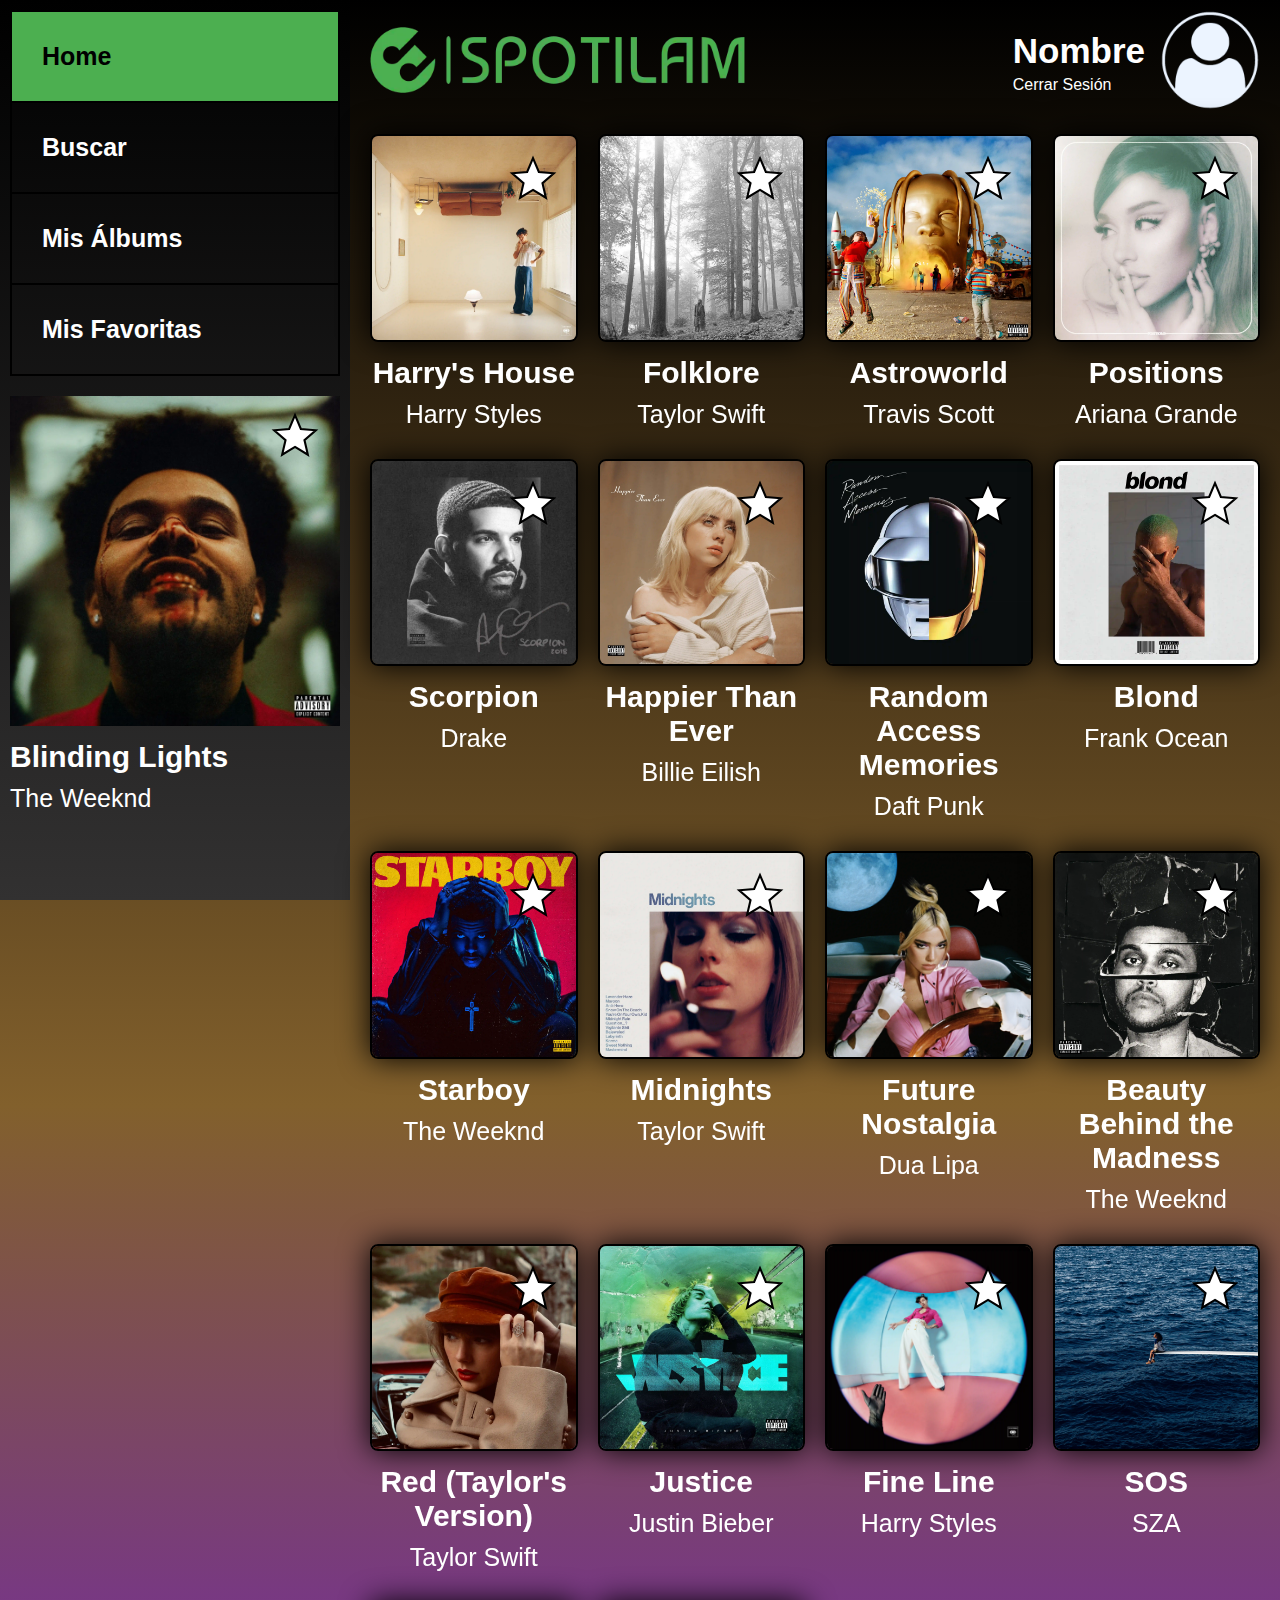
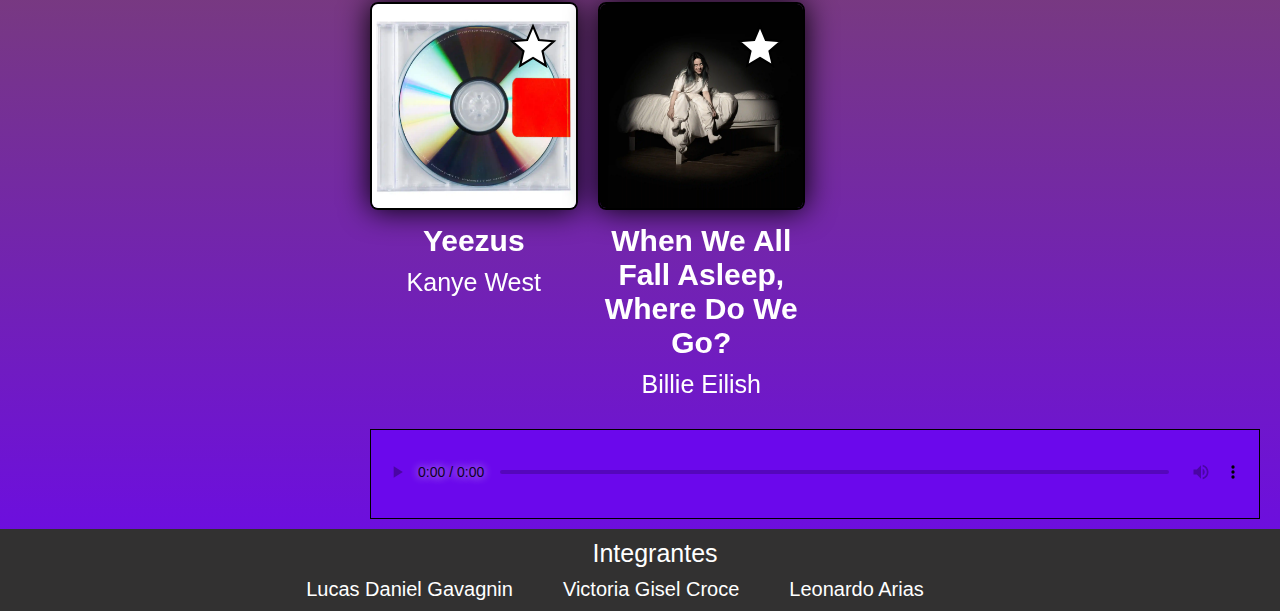
==== commit 0a67f17b: "ultimos cambios" ====
--- a/index.html
+++ b/index.html
@@ -4,9 +4,8 @@
     <meta charset="UTF-8">
     <meta name="viewport" content="width=device-width, initial-scale=1.0">
     <link rel="shortcut icon" href="img/icon.png" type="image/x-icon">
-    <!-- <link href="https://fonts.googleapis.com/css2?family=Baumans&display=swap" rel="stylesheet"> -->
+    <link rel="stylesheet" href="css/gridAlbums.css">
     <link rel="stylesheet" href="css/style.css">
-    <link rel="stylesheet" href="css/gridAlbums.css">
     <title>SPOTILAM</title>
 </head>
 <body>
@@ -20,12 +19,12 @@
                     <li><a href="albums.html">Mis Álbums</a></li>
                     <li><a href="favoritas.html">Mis Favoritas</a></li>
                 </ul>
-            </nav>
+            </nav>  
 
             <section class="musica-sonando"> <!-- Sección de música sonando -->
 
                 <div class="album"> <!-- Información de la canción en reproducción -->
-                    <a href="musica_sonando.html" >
+                    <a href="sonando.html" >
                         <img src="img/sonando.webp" alt="imagen album">
                         <div class="album-informacion">
                             <h3 class="nombre-album">Blinding Lights</h3>
@@ -52,7 +51,7 @@
 
                     <div class="info-usuario"> <!-- Información del usuario -->
                         <div class="detalles-usuario">
-                            <h2>Gabriel</h2> <!-- Nombre del usuario -->
+                            <a href="perfil.html"><h2>Nombre</h2></a> <!-- Nombre del usuario -->
                             <a href="login.html">Cerrar Sesión</a> <!-- Enlace para cerrar sesión -->
                         </div>
                         <a href="perfil.html"><img src="img/avatar.png" alt="Avatar de Usuario" class="imagen-avatar"></a> <!-- Avatar del usuario -->
@@ -244,114 +243,6 @@
                             </label>
 
                         </div>
-                
-                        <div class="album">
-                            <a href="albums.html">
-                                <img class="album-imagen" src="img/11.webp" alt="imagen album">
-                                <div class="album-informacion">
-                                    <p class="nombre-album">Changes</p>
-                                    <p class="nombre-artista">Justin Bieber</p>
-                                </div>
-                            </a>
-
-                            <label class="container-star"> <!-- Estrella de favoritos -->
-                                <input type="checkbox">
-                                <svg viewBox="0 0 24 24">
-                                    <path d="M12 17.27L18.18 21l-1.64-7.03L22 9.24l-7.19-.61L12 2 9.19 8.63 2 9.24l5.46 4.73L5.82 21z"></path>
-                                </svg>
-                            </label>
-
-                        </div>
-                    
-                        <div class="album">
-                            <a href="albums.html">
-                                <img class="album-imagen" src="img/12.webp" alt="imagen album">
-                                <div class="album-informacion">
-                                    <p class="nombre-album">Did You Know That There's a Tunnel Under Ocean Blvd</p>
-                                    <p class="nombre-artista">Lana Del Rey</p>
-                                </div>
-                            </a>
-
-                            <label class="container-star"> <!-- Estrella de favoritos -->
-                                <input type="checkbox">
-                                <svg viewBox="0 0 24 24">
-                                    <path d="M12 17.27L18.18 21l-1.64-7.03L22 9.24l-7.19-.61L12 2 9.19 8.63 2 9.24l5.46 4.73L5.82 21z"></path>
-                                </svg>
-                            </label>
-
-                        </div>
-                    
-                        <div class="album">
-                            <a href="albums.html">
-                                <img class="album-imagen" src="img/13.webp" alt="imagen album">
-                                <div class="album-informacion">
-                                    <p class="nombre-album">Graduation</p>
-                                    <p class="nombre-artista">Kanye West</p>
-                                </div>
-                            </a>
-
-                            <label class="container-star"> <!-- Estrella de favoritos -->
-                                <input type="checkbox">
-                                <svg viewBox="0 0 24 24">
-                                    <path d="M12 17.27L18.18 21l-1.64-7.03L22 9.24l-7.19-.61L12 2 9.19 8.63 2 9.24l5.46 4.73L5.82 21z"></path>
-                                </svg>
-                            </label>
-
-                        </div>
-
-                        <div class="album">
-                            <a href="albums.html">
-                                <img class="album-imagen" src="img/14.webp" alt="imagen album">
-                                <div class="album-informacion">
-                                    <p class="nombre-album">30</p>
-                                    <p class="nombre-artista">Adele</p>
-                                </div>
-                            </a>
-
-                            <label class="container-star"> <!-- Estrella de favoritos -->
-                                <input type="checkbox">
-                                <svg viewBox="0 0 24 24">
-                                    <path d="M12 17.27L18.18 21l-1.64-7.03L22 9.24l-7.19-.61L12 2 9.19 8.63 2 9.24l5.46 4.73L5.82 21z"></path>
-                                </svg>
-                            </label>
-
-                        </div>
-
-                        <div class="album">
-                            <a href="albums.html">
-                                <img class="album-imagen" src="img/15.webp" alt="imagen album">
-                                <div class="album-informacion">
-                                    <p class="nombre-album">Hollywood's Bleeding</p>
-                                    <p class="nombre-artista">Post Malone</p>
-                                </div>
-                            </a>
-
-                            <label class="container-star"> <!-- Estrella de favoritos -->
-                                <input type="checkbox">
-                                <svg viewBox="0 0 24 24">
-                                    <path d="M12 17.27L18.18 21l-1.64-7.03L22 9.24l-7.19-.61L12 2 9.19 8.63 2 9.24l5.46 4.73L5.82 21z"></path>
-                                </svg>
-                            </label>
-
-                        </div>
-
-                        <div class="album">
-                            <a href="albums.html">
-                                <img class="album-imagen" src="img/16.webp" alt="imagen album">
-                                <div class="album-informacion">
-                                    <p class="nombre-album">Sweetener</p>
-                                    <p class="nombre-artista">Ariana Grande</p>
-                                </div>
-                            </a>
-
-                            <label class="container-star"> <!-- Estrella de favoritos -->
-                                <input type="checkbox">
-                                <svg viewBox="0 0 24 24">
-                                    <path d="M12 17.27L18.18 21l-1.64-7.03L22 9.24l-7.19-.61L12 2 9.19 8.63 2 9.24l5.46 4.73L5.82 21z"></path>
-                                </svg>
-                            </label>
-
-                        </div>
 
                         <div class="album">
                             <a href="albums.html">
@@ -485,78 +376,6 @@
                                 <div class="album-informacion">
                                     <p class="nombre-album">When We All Fall Asleep, Where Do We Go?</p>
                                     <p class="nombre-artista">Billie Eilish</p>
-                                </div>
-                            </a>
-
-                            <label class="container-star"> <!-- Estrella de favoritos -->
-                                <input type="checkbox">
-                                <svg viewBox="0 0 24 24">
-                                    <path d="M12 17.27L18.18 21l-1.64-7.03L22 9.24l-7.19-.61L12 2 9.19 8.63 2 9.24l5.46 4.73L5.82 21z"></path>
-                                </svg>
-                            </label>
-
-                        </div>
-
-                        <div class="album">
-                            <a href="albums.html">
-                                <img class="album-imagen" src="img/25.webp" alt="imagen album">
-                                <div class="album-informacion">
-                                    <p class="nombre-album">Paradise</p>
-                                    <p class="nombre-artista">Lana Del Rey</p>
-                                </div>
-                            </a>
-
-                            <label class="container-star"> <!-- Estrella de favoritos -->
-                                <input type="checkbox">
-                                <svg viewBox="0 0 24 24">
-                                    <path d="M12 17.27L18.18 21l-1.64-7.03L22 9.24l-7.19-.61L12 2 9.19 8.63 2 9.24l5.46 4.73L5.82 21z"></path>
-                                </svg>
-                            </label>
-
-                        </div>
-
-                        <div class="album">
-                            <a href="albums.html">
-                                <img class="album-imagen" src="img/26.webp" alt="imagen album">
-                                <div class="album-informacion">
-                                    <p class="nombre-album">Utopia</p>
-                                    <p class="nombre-artista">Travis Scott</p>
-                                </div>
-                            </a>
-
-                            <label class="container-star"> <!-- Estrella de favoritos -->
-                                <input type="checkbox">
-                                <svg viewBox="0 0 24 24">
-                                    <path d="M12 17.27L18.18 21l-1.64-7.03L22 9.24l-7.19-.61L12 2 9.19 8.63 2 9.24l5.46 4.73L5.82 21z"></path>
-                                </svg>
-                            </label>
-
-                        </div>
-
-                        <div class="album">
-                            <a href="albums.html">
-                                <img class="album-imagen" src="img/27.webp" alt="imagen album">
-                                <div class="album-informacion">
-                                    <p class="nombre-album">Dark Lane Demo Tapes</p>
-                                    <p class="nombre-artista">Drake</p>
-                                </div>
-                            </a>
-
-                            <label class="container-star"> <!-- Estrella de favoritos -->
-                                <input type="checkbox">
-                                <svg viewBox="0 0 24 24">
-                                    <path d="M12 17.27L18.18 21l-1.64-7.03L22 9.24l-7.19-.61L12 2 9.19 8.63 2 9.24l5.46 4.73L5.82 21z"></path>
-                                </svg>
-                            </label>
-
-                        </div>
-
-                        <div class="album">
-                            <a href="albums.html">
-                                <img class="album-imagen" src="img/28.webp" alt="imagen album">
-                                <div class="album-informacion">
-                                    <p class="nombre-album">Lover</p>
-                                    <p class="nombre-artista">Taylor Swift</p>
                                 </div>
                             </a>
 
@@ -582,14 +401,12 @@
     </div>
 
     <footer class="contenedorFooter">
-        <div class="integrantes">
-            <ul> <!-- Lista de integrantes del grupo -->
-                <li>Leonardo Arias</li>
-                <li>Victoria Croce</li>
-                <li>Lucas Gavagnin</li>
-                <li>Kevin Cardozo</li>
-            </ul>
-        </div>
+        <p>Integrantes</p>
+        <ul class="nombres"> <!-- Lista de integrantes del grupo -->
+            <li>Lucas Daniel Gavagnin</li>
+            <li>Victoria Gisel Croce</li>
+            <li>Leonardo Arias</li>
+        </ul>
     </footer>
 
 </body>
--- a/css/gridAlbums.css
+++ b/css/gridAlbums.css
@@ -1,9 +1,3 @@
-/* Estilos para el contenedor de álbumes */
-.contenedor {
-    max-height: 603px; /* Ajusta la altura máxima del contenedor */
-    overflow-y: auto; /* Habilita la barra de desplazamiento vertical */
-}
-
 /* Estilos para el diseño de cuadrícula */
 .grid {
     display: grid; /* Usa diseño de cuadrícula */
@@ -28,12 +22,10 @@
 /* Estilos para el nombre del álbum y el nombre del artista */
 .nombre-album {
     font-size: 30px; /* Tamaño de fuente */
-    color: black;
     font-weight: bolder; /* Fuente en negrita */
 }
 .nombre-artista {
     font-size: 25px; /* Tamaño de fuente */
-    color: black;
 }
 .nombre-album,
 .nombre-artista {
@@ -44,6 +36,8 @@
 /* Estilos para la imagen del álbum */
 .album-imagen {
     border: 2px solid black; /* Agrega borde negro */
+    border-radius: 8px;
+    box-shadow: 0 0 30px black;
 }
 
 /* Estilos para la estrella */
--- a/css/style.css
+++ b/css/style.css
@@ -1,14 +1,22 @@
 /* Resetear estilos y definir estilos básicos de la página */
+* {
+    margin: 0;
+    padding: 0;
+    box-sizing: border-box;
+}
+
 body {
     font-family: Arial, sans-serif; /* Fuente para el cuerpo del documento */
-    /* font-family: 'Baumans', cursive; */
-    margin: 0;
-    padding: 0;
+    background: linear-gradient(black, rgb(130, 96, 44), rgb(107, 8, 236)) no-repeat center;
 }
 img {
     width: 100%; /* Ajusta todas las imágenes al ancho del contenedor */
 }
+p, h1, h2, h3 {
+    color: white;
+}
 a {
+    color: white;
     text-decoration: none; /* Quita subrayado de los enlaces */
 }
 
@@ -19,10 +27,15 @@
 
 /* ESTILOS PARA EL SIDEBAR */
 .sidebar {
-    flex: 0.5; /* Ocupa 33% del ancho */
     display: flex;
     flex-direction: column;
     padding: 10px;
+    position: fixed; /* Fija el sidebar en la posición especificada */
+    top: 0; /* Coloca el sidebar en la parte superior de la página */
+    left: 0; /* Coloca el sidebar en la parte izquierda de la página */
+    height: 100%; /* Establece la altura del sidebar al 100% del viewport */
+    width: 350px; /* Ajusta el ancho del sidebar según tus preferencias */
+    background: linear-gradient( black, rgb(50, 49, 49));
 }
 
 /* Estilos para el Nav */
@@ -31,7 +44,7 @@
     padding: 0;
 }
 nav ul li a {
-    color: black; /* Color de texto */
+    font-size: 25px;
     font-weight: bolder; /* Fuente en negrita */
     display: block; /* Convertir en elemento bloque para ocupar todo el ancho */
     padding: 30px; /* Agrega relleno alrededor del enlace */
@@ -54,20 +67,20 @@
 
 /* Estilos para Musica Sonando */
 .musica-sonando .album {
-    padding: 0; /* Elimina el padding */
+    padding: 20px 0 0 0; /* Elimina el padding */
 }
 .musica-sonando h3,
 .musica-sonando p{
     text-align: start; /* Alinear texto a la izquierda */
 }
 .musica-sonando .container-star {
-    top: 20px;
+    top: 35px;
     right: 20px;
 }
 
 /* ESTILOS PARA EL CONTENIDO PRINCIPAL */
 .contenido-principal {
-    flex: 2; /* Ocupa 66% del ancho */
+    margin-left: 350px; /* Ajusta el margen izquierdo para acomodar el ancho del sidebar */
     padding: 0 10px; /* Agrega relleno izq y der */
 }
 
@@ -95,7 +108,6 @@
 }
 .imagen-avatar {
     width: 100px; /* Ajusta el ancho del avatar*/
-    border: 1px solid black; /* Agrega borde negro */
 }
 
 /* ESTILOS PARA EL REPRODUCTOR */
@@ -103,33 +115,40 @@
     padding: 15px 0;
     border: 1px solid black; /* Agrega borde negro */
     margin: 10px;
+    background-color: rgb(107, 8, 236);
 }
 audio {
     width: 100%; /* Ajusta el ancho del reproductor */
 }
-audio::-webkit-media-controls-panel {
-    background-color: white; /* Establece el fondo de los controles de audio */
+audio::-webkit-media-controls-enclosure {
+    background-color: rgb(107, 8, 236); /* Establece el fondo de los controles de audio */
+    border-radius: 0px;
 }
 
 /* ESTILOS PARA EL FOOTER */
 .contenedorFooter {
     display: flex;
-    justify-content: center; /* Centra los elementos horizontalmente */
+    flex-direction: column;
+    align-items: center;
+    background-color: rgb(50, 49, 49);
 }
-.integrantes {
-    border: 1px solid black; /* Agrega borde negro */
+.contenedorFooter p {
+    font-size: 25px; /* Tamaño de fuente */
+    margin-top: 10px;
+    margin-left: 30px;
 }
-.integrantes ul {
+.nombres {
     display: flex;
-    flex-wrap: wrap; /* Permite que los elementos bajen a la siguiente línea */
-    justify-content: center; /* Centra los elementos horizontalmente */
+    
     list-style: none; /* Quita viñetas de la lista */
-    font-size: 18px; /* Tamaño de fuente */
-    margin: 0;
-    padding: 0;
+    font-size: 20px; /* Tamaño de fuente */
+    margin: 10px;
 }
-.integrantes ul li {
-    margin: 5px;
-    width: 40%; /* Establece el ancho de cada nombre al 40% para dos nombres por fila */
-    text-align: center; /* Centra el texto horizontalmente */
-}+.nombres li {
+    margin-right: 50px;
+    color: white;
+}
+/* Estilos para dispositivos móviles (ancho máximo de 600px) */
+@media (max-width: 600px) {
+    
+}
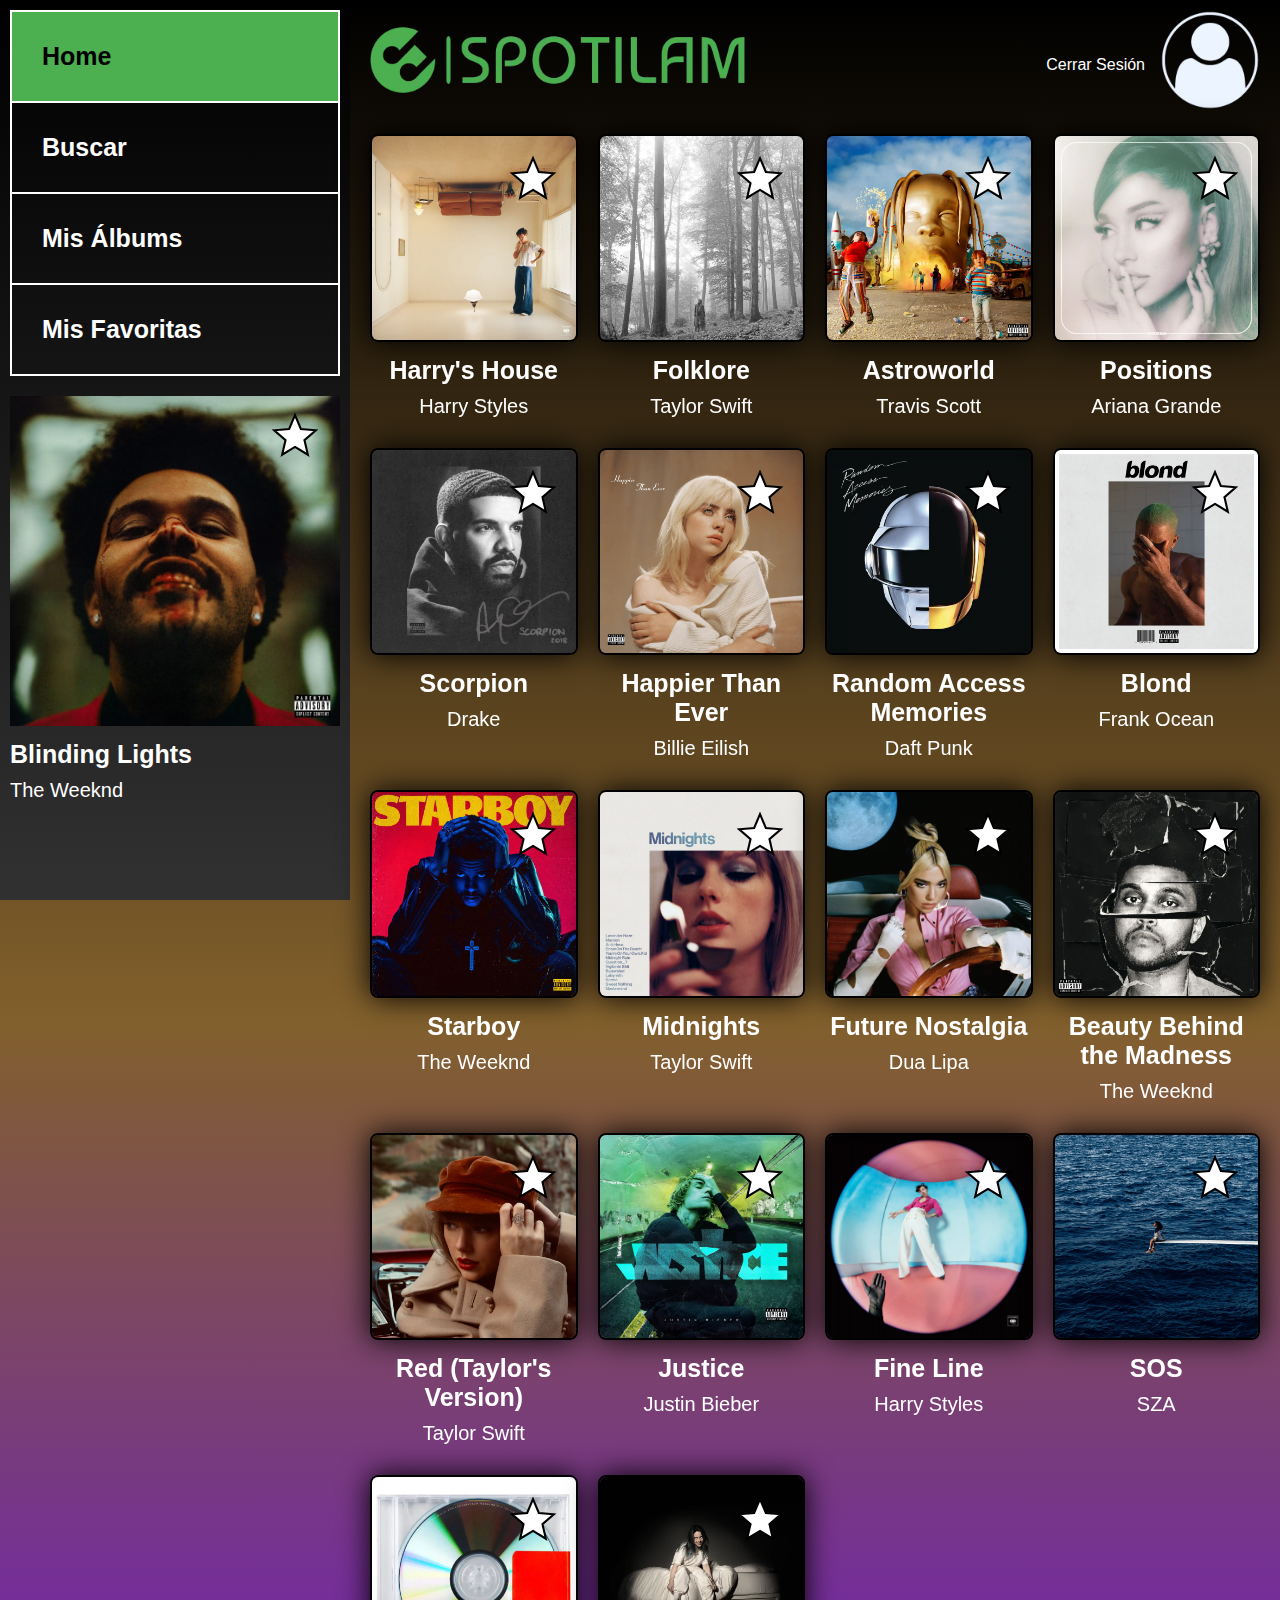
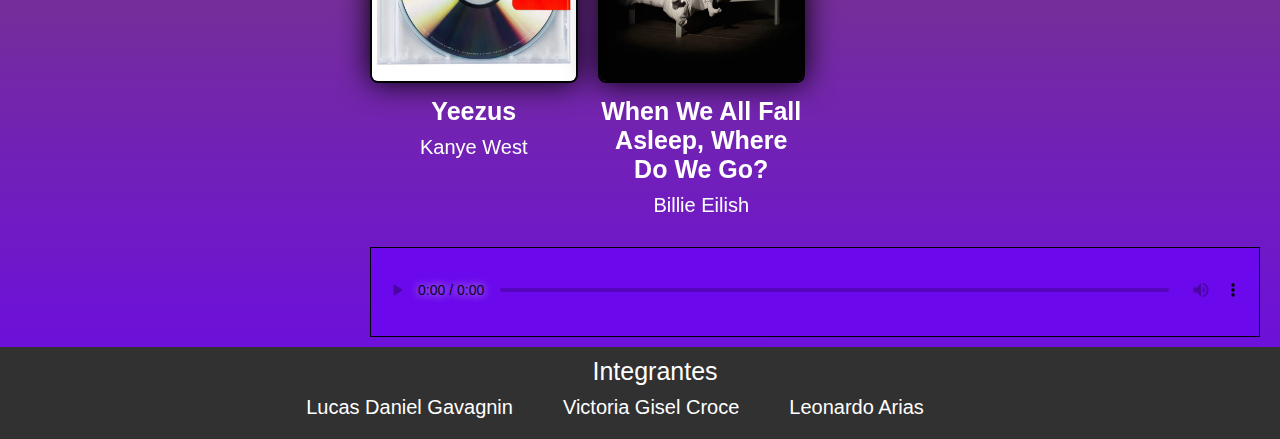
==== commit 164b12cf: "js" ====
--- a/index.html
+++ b/index.html
@@ -51,7 +51,7 @@
 
                     <div class="info-usuario"> <!-- Información del usuario -->
                         <div class="detalles-usuario">
-                            <a href="perfil.html"><h2>Nombre</h2></a> <!-- Nombre del usuario -->
+                            <a href="perfil.html"><h2 id="nombre-usuario"></h2></a> <!-- Nombre del usuario -->
                             <a href="login.html">Cerrar Sesión</a> <!-- Enlace para cerrar sesión -->
                         </div>
                         <a href="perfil.html"><img src="img/avatar.png" alt="Avatar de Usuario" class="imagen-avatar"></a> <!-- Avatar del usuario -->
@@ -409,5 +409,6 @@
         </ul>
     </footer>
 
+    <script src="js/scripts.js"></script>
 </body>
 </html>
--- a/css/gridAlbums.css
+++ b/css/gridAlbums.css
@@ -1,7 +1,12 @@
 /* Estilos para el diseño de cuadrícula */
 .grid {
     display: grid; /* Usa diseño de cuadrícula */
-    grid-template-columns: repeat(4, 1fr); /* Crea 4 columnas de igual tamaño en la cuadrícula */
+    grid-template-columns: repeat(2, 1fr); /* Crea 2 columnas de igual tamaño en la cuadrícula */
+}
+@media (min-width: 600px) {
+    .grid {
+        grid-template-columns: repeat(4, 1fr); /* Crea 4 columnas de igual tamaño en la cuadrícula */
+    }
 }
 
 /* Estilos para el título principal */
@@ -21,11 +26,20 @@
 
 /* Estilos para el nombre del álbum y el nombre del artista */
 .nombre-album {
-    font-size: 30px; /* Tamaño de fuente */
+    font-size: 20px; /* Tamaño de fuente */
     font-weight: bolder; /* Fuente en negrita */
 }
 .nombre-artista {
-    font-size: 25px; /* Tamaño de fuente */
+    font-size: 15px; /* Tamaño de fuente */
+}
+@media (min-width: 600px) {
+    .nombre-album {
+        font-size: 25px; /* Tamaño de fuente */
+        font-weight: bolder; /* Fuente en negrita */
+    }
+    .nombre-artista {
+        font-size: 20px; /* Tamaño de fuente */
+    }
 }
 .nombre-album,
 .nombre-artista {
@@ -44,8 +58,8 @@
 .container-star {
     position: absolute; /* Establece la posición absoluta con respecto al album */
     cursor: pointer; /* Cambia el cursor al pasar el mouse */
-    top: 30px;
-    right: 30px;
+    top: 20px;
+    right: 20px;
 }
 .container-star input {
     opacity: 0; /* Oculta el input checkbox */
@@ -54,12 +68,22 @@
     width: 0;
 }
 .container-star svg {
-    height: 50px; /* Establece el tamaño de la estrella */
-    width: 50px;
+    height: 40px; /* Establece el tamaño de la estrella */
+    width: 40px;
     transition: all 0.3s; /* Agrega la transición */
     fill: white; /* Color de relleno de la estrella */
     stroke: black; /* Color del contorno de la estrella */
     stroke-width: 1px; /* Ancho del contorno de la estrella */
+}
+@media (min-width: 600px) {
+    .container-star svg {
+        height: 50px; /* Establece el tamaño de la estrella */
+        width: 50px;
+    }
+    .container-star {
+        top: 30px;
+        right: 30px;
+    }
 }
 .container-star svg:hover {
     transform: scale(1.3); /* Escala la estrella al pasar el mouse */
--- a/css/style.css
+++ b/css/style.css
@@ -22,7 +22,12 @@
 
 /* ESTILOS PARA EL CONTENEDOR PRINCIPAL */
 .main-container {
-    display: flex;
+    flex-direction: column;
+}
+@media (min-width: 600px) {
+    .contenido-principal {
+        flex-direction: row;
+    }
 }
 
 /* ESTILOS PARA EL SIDEBAR */
@@ -30,12 +35,16 @@
     display: flex;
     flex-direction: column;
     padding: 10px;
-    position: fixed; /* Fija el sidebar en la posición especificada */
-    top: 0; /* Coloca el sidebar en la parte superior de la página */
-    left: 0; /* Coloca el sidebar en la parte izquierda de la página */
-    height: 100%; /* Establece la altura del sidebar al 100% del viewport */
-    width: 350px; /* Ajusta el ancho del sidebar según tus preferencias */
-    background: linear-gradient( black, rgb(50, 49, 49));
+}
+@media (min-width: 600px) {
+    .sidebar {
+        position: fixed; /* Fija el sidebar en la posición especificada */
+        top: 0; /* Coloca el sidebar en la parte superior de la página */
+        left: 0; /* Coloca el sidebar en la parte izquierda de la página */
+        height: 100%; /* Establece la altura del sidebar al 100% del viewport */
+        width: 350px; /* Ajusta el ancho del sidebar según tus preferencias */
+        background: linear-gradient( black, rgb(50, 49, 49));
+    }
 }
 
 /* Estilos para el Nav */
@@ -43,17 +52,22 @@
     list-style: none; /* Quita viñetas de la lista */
     padding: 0;
 }
-nav ul li a {
+nav ul li a{
     font-size: 25px;
     font-weight: bolder; /* Fuente en negrita */
     display: block; /* Convertir en elemento bloque para ocupar todo el ancho */
-    padding: 30px; /* Agrega relleno alrededor del enlace */
-    border: 2px solid black; /* Agrega borde negro */
+    padding: 10px; /* Agrega relleno alrededor del enlace */
+    border: 2px solid white; /* Agrega borde blanco */
     border-bottom: none; /* Quita borde inferior */
     transition: background-color 0.3s, color 0.3s; /* Transición para cambios de color */
 }
+@media (min-width: 600px) {
+    nav ul li a{
+        padding: 30px; /* Agrega relleno alrededor del enlace */
+    }
+}
 nav ul li:last-of-type {
-    border-bottom: 2px solid black; /* Agrega borde negro */
+    border-bottom: 2px solid white; /* Agrega borde blanco */
 }
 nav ul li a:hover {
     background-color: #4caf50; /* Cambia el fondo al pasar el mouse */
@@ -66,6 +80,14 @@
 }
 
 /* Estilos para Musica Sonando */
+.musica-sonando {
+    display: none;
+}
+@media (min-width: 600px) {
+    .musica-sonando {
+        display: block;
+    }
+}
 .musica-sonando .album {
     padding: 20px 0 0 0; /* Elimina el padding */
 }
@@ -80,34 +102,65 @@
 
 /* ESTILOS PARA EL CONTENIDO PRINCIPAL */
 .contenido-principal {
-    margin-left: 350px; /* Ajusta el margen izquierdo para acomodar el ancho del sidebar */
     padding: 0 10px; /* Agrega relleno izq y der */
+}
+@media (min-width: 600px) {
+    .contenido-principal {
+        margin-left: 350px; /* Ajusta el margen izquierdo para acomodar el ancho del sidebar */
+    }
 }
 
 /* ESTILOS PARA EL HEADER */
 .container-header {
     display: flex;
+    flex-direction: column;
     justify-content: space-between; /* Distribuir elementos en el espacio disponible */
     align-items: center; /* Centra verticalmente los elementos */
     margin: 10px;
+    
+}
+@media (min-width: 600px) {
+    .container-header {
+        flex-direction: row;
+    }
 }
 .logo {
-    width: 75%; /* Ajusta el ancho del logo*/
+    width: 100%; /* Ajusta el ancho del logo*/
+}
+@media (min-width: 600px) {
+    .logo {
+        width: 75%; /* Ajusta el ancho del logo*/
+    }
 }
 .info-usuario {
     display: flex;
     align-items: center;
 }
 .detalles-usuario {
-    margin-right: 15px;
+    margin-right: 150px;
+}
+@media (min-width: 600px) {
+    .detalles-usuario {
+        margin-right: 15px;
+    }
 }
 .info-usuario h2 {
-    font-size: 35px; /* Tamaño de fuente */
+    font-size: 20px; /* Tamaño de fuente */
     margin: 0; /* Elimina el margen superior del nombre de usuario */
     margin-bottom: 5px; /* Margen inferior para separar el nombre de usuario del enlace de cierre de sesión */
 }
+@media (min-width: 600px) {
+    .info-usuario h2 {
+        font-size: 35px; /* Tamaño de fuente */
+    }
+}
 .imagen-avatar {
-    width: 100px; /* Ajusta el ancho del avatar*/
+    width: 75px; /* Ajusta el ancho del avatar*/
+}
+@media (min-width: 600px) {
+    .imagen-avatar {
+        width: 100px; /* Ajusta el ancho del avatar*/
+    }
 }
 
 /* ESTILOS PARA EL REPRODUCTOR */
@@ -135,20 +188,31 @@
 .contenedorFooter p {
     font-size: 25px; /* Tamaño de fuente */
     margin-top: 10px;
-    margin-left: 30px;
 }
 .nombres {
     display: flex;
-    
+    flex-direction: column;
     list-style: none; /* Quita viñetas de la lista */
     font-size: 20px; /* Tamaño de fuente */
     margin: 10px;
 }
+@media (min-width: 600px) {
+    .nombres {
+        flex-direction: row;
+    }
+    .contenedorFooter p {
+        margin-left: 30px;
+    }
+    .nombres li {
+        margin-right: 50px;
+        color: white;
+    }
+}
 .nombres li {
-    margin-right: 50px;
+    margin-bottom: 10px;
     color: white;
 }
 /* Estilos para dispositivos móviles (ancho máximo de 600px) */
 @media (max-width: 600px) {
-    
-}
+
+}
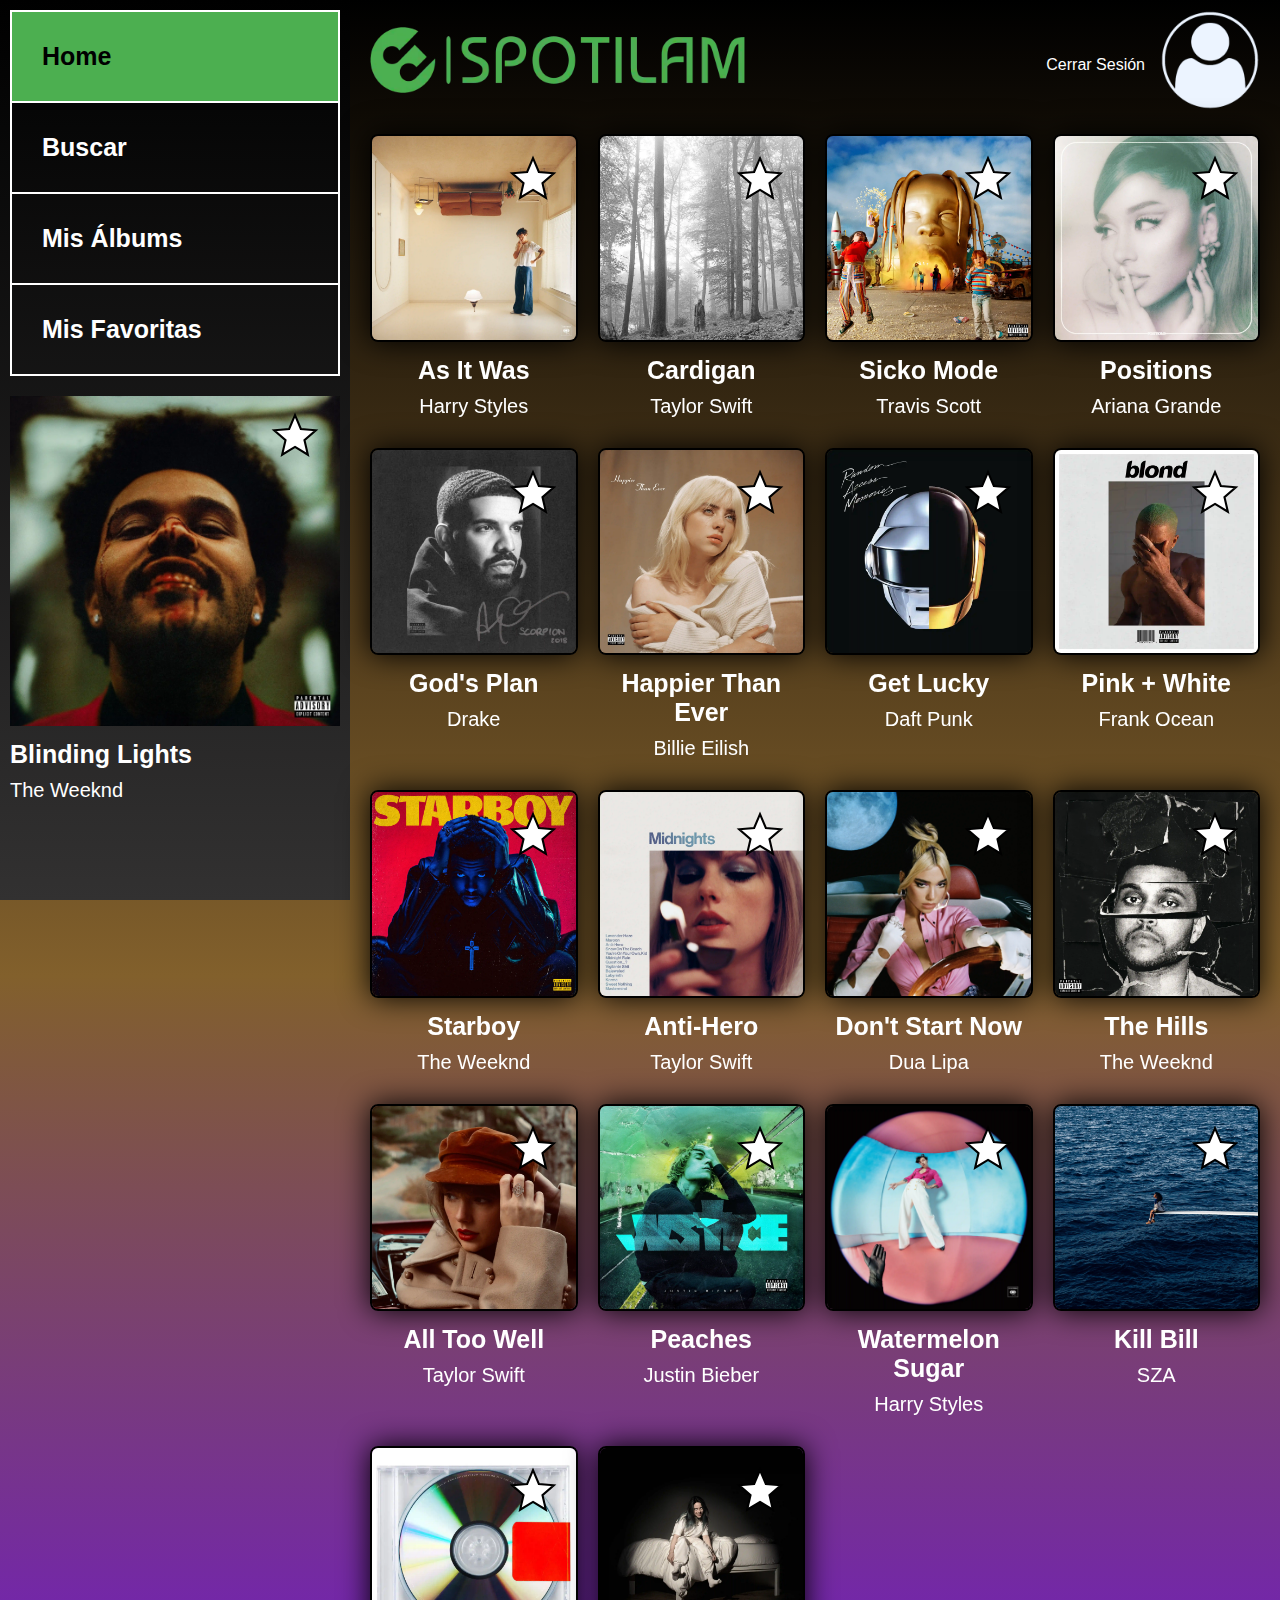
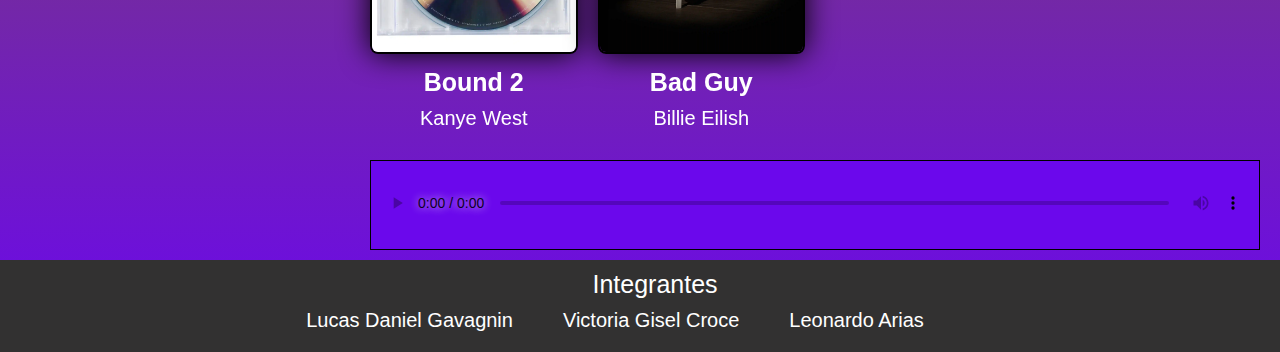
==== commit 855a1780: "favoritas" ====
--- a/index.html
+++ b/index.html
@@ -68,7 +68,7 @@
                             <a href="albums.html">
                                 <img class="album-imagen" src="img/1.webp" alt="imagen album">
                                 <div class="album-informacion">
-                                    <p class="nombre-album">Harry's House</p>
+                                    <p class="nombre-album">As It Was</p>
                                     <p class="nombre-artista">Harry Styles</p>
                                 </div>
                             </a>
@@ -86,7 +86,7 @@
                             <a href="albums.html">
                                 <img class="album-imagen" src="img/2.webp" alt="imagen album">
                                 <div class="album-informacion">
-                                    <p class="nombre-album">Folklore</p>
+                                    <p class="nombre-album">Cardigan</p>
                                     <p class="nombre-artista">Taylor Swift</p>
                                 </div>
                             </a>
@@ -104,7 +104,7 @@
                             <a href="albums.html">
                                 <img class="album-imagen" src="img/3.webp" alt="imagen album">
                                 <div class="album-informacion">
-                                    <p class="nombre-album">Astroworld</p>
+                                    <p class="nombre-album">Sicko Mode</p>
                                     <p class="nombre-artista">Travis Scott</p>
                                 </div>
                             </a>
@@ -140,7 +140,7 @@
                             <a href="albums.html">
                                 <img class="album-imagen" src="img/5.webp" alt="imagen album">
                                 <div class="album-informacion">
-                                    <p class="nombre-album">Scorpion</p>
+                                    <p class="nombre-album">God's Plan</p>
                                     <p class="nombre-artista">Drake</p>
                                 </div>
                             </a>
@@ -176,7 +176,7 @@
                             <a href="albums.html">
                                 <img class="album-imagen" src="img/7.webp" alt="imagen album">
                                 <div class="album-informacion">
-                                    <p class="nombre-album">Random Access Memories</p>
+                                    <p class="nombre-album">Get Lucky</p>
                                     <p class="nombre-artista">Daft Punk</p>
                                 </div>
                             </a>
@@ -194,7 +194,7 @@
                             <a href="albums.html">
                                 <img class="album-imagen" src="img/8.webp" alt="imagen album">
                                 <div class="album-informacion">
-                                    <p class="nombre-album">Blond</p>
+                                    <p class="nombre-album">Pink + White</p>
                                     <p class="nombre-artista">Frank Ocean</p>
                                 </div>
                             </a>
@@ -230,7 +230,7 @@
                             <a href="albums.html">
                                 <img class="album-imagen" src="img/10.webp" alt="imagen album">
                                 <div class="album-informacion">
-                                    <p class="nombre-album">Midnights</p>
+                                    <p class="nombre-album">Anti-Hero</p>
                                     <p class="nombre-artista">Taylor Swift</p>
                                 </div>
                             </a>
@@ -248,7 +248,7 @@
                             <a href="albums.html">
                                 <img class="album-imagen" src="img/17.webp" alt="imagen album">
                                 <div class="album-informacion">
-                                    <p class="nombre-album">Future Nostalgia</p>
+                                    <p class="nombre-album">Don't Start Now</p>
                                     <p class="nombre-artista">Dua Lipa</p>
                                 </div>
                             </a>
@@ -266,7 +266,7 @@
                             <a href="albums.html">
                                 <img class="album-imagen" src="img/18.webp" alt="imagen album">
                                 <div class="album-informacion">
-                                    <p class="nombre-album">Beauty Behind the Madness</p>
+                                    <p class="nombre-album">The Hills</p>
                                     <p class="nombre-artista">The Weeknd</p>
                                 </div>
                             </a>
@@ -284,7 +284,7 @@
                             <a href="albums.html">
                                 <img class="album-imagen" src="img/19.webp" alt="imagen album">
                                 <div class="album-informacion">
-                                    <p class="nombre-album">Red (Taylor's Version)</p>
+                                    <p class="nombre-album">All Too Well</p>
                                     <p class="nombre-artista">Taylor Swift</p>
                                 </div>
                             </a>
@@ -302,7 +302,7 @@
                             <a href="albums.html">
                                 <img class="album-imagen" src="img/20.webp" alt="imagen album">
                                 <div class="album-informacion">
-                                    <p class="nombre-album">Justice</p>
+                                    <p class="nombre-album">Peaches</p>
                                     <p class="nombre-artista">Justin Bieber</p>
                                 </div>
                             </a>
@@ -320,7 +320,7 @@
                             <a href="albums.html">
                                 <img class="album-imagen" src="img/21.webp" alt="imagen album">
                                 <div class="album-informacion">
-                                    <p class="nombre-album">Fine Line</p>
+                                    <p class="nombre-album">Watermelon Sugar</p>
                                     <p class="nombre-artista">Harry Styles</p>
                                 </div>
                             </a>
@@ -338,7 +338,7 @@
                             <a href="albums.html">
                                 <img class="album-imagen" src="img/22.webp" alt="imagen album">
                                 <div class="album-informacion">
-                                    <p class="nombre-album">SOS</p>
+                                    <p class="nombre-album">Kill Bill</p>
                                     <p class="nombre-artista">SZA</p>
                                 </div>
                             </a>
@@ -356,7 +356,7 @@
                             <a href="albums.html">
                                 <img class="album-imagen" src="img/23.webp" alt="imagen album">
                                 <div class="album-informacion">
-                                    <p class="nombre-album">Yeezus</p>
+                                    <p class="nombre-album">Bound 2</p>
                                     <p class="nombre-artista">Kanye West</p>
                                 </div>
                             </a>
@@ -374,7 +374,7 @@
                             <a href="albums.html">
                                 <img class="album-imagen" src="img/24.webp" alt="imagen album">
                                 <div class="album-informacion">
-                                    <p class="nombre-album">When We All Fall Asleep, Where Do We Go?</p>
+                                    <p class="nombre-album">Bad Guy</p>
                                     <p class="nombre-artista">Billie Eilish</p>
                                 </div>
                             </a>
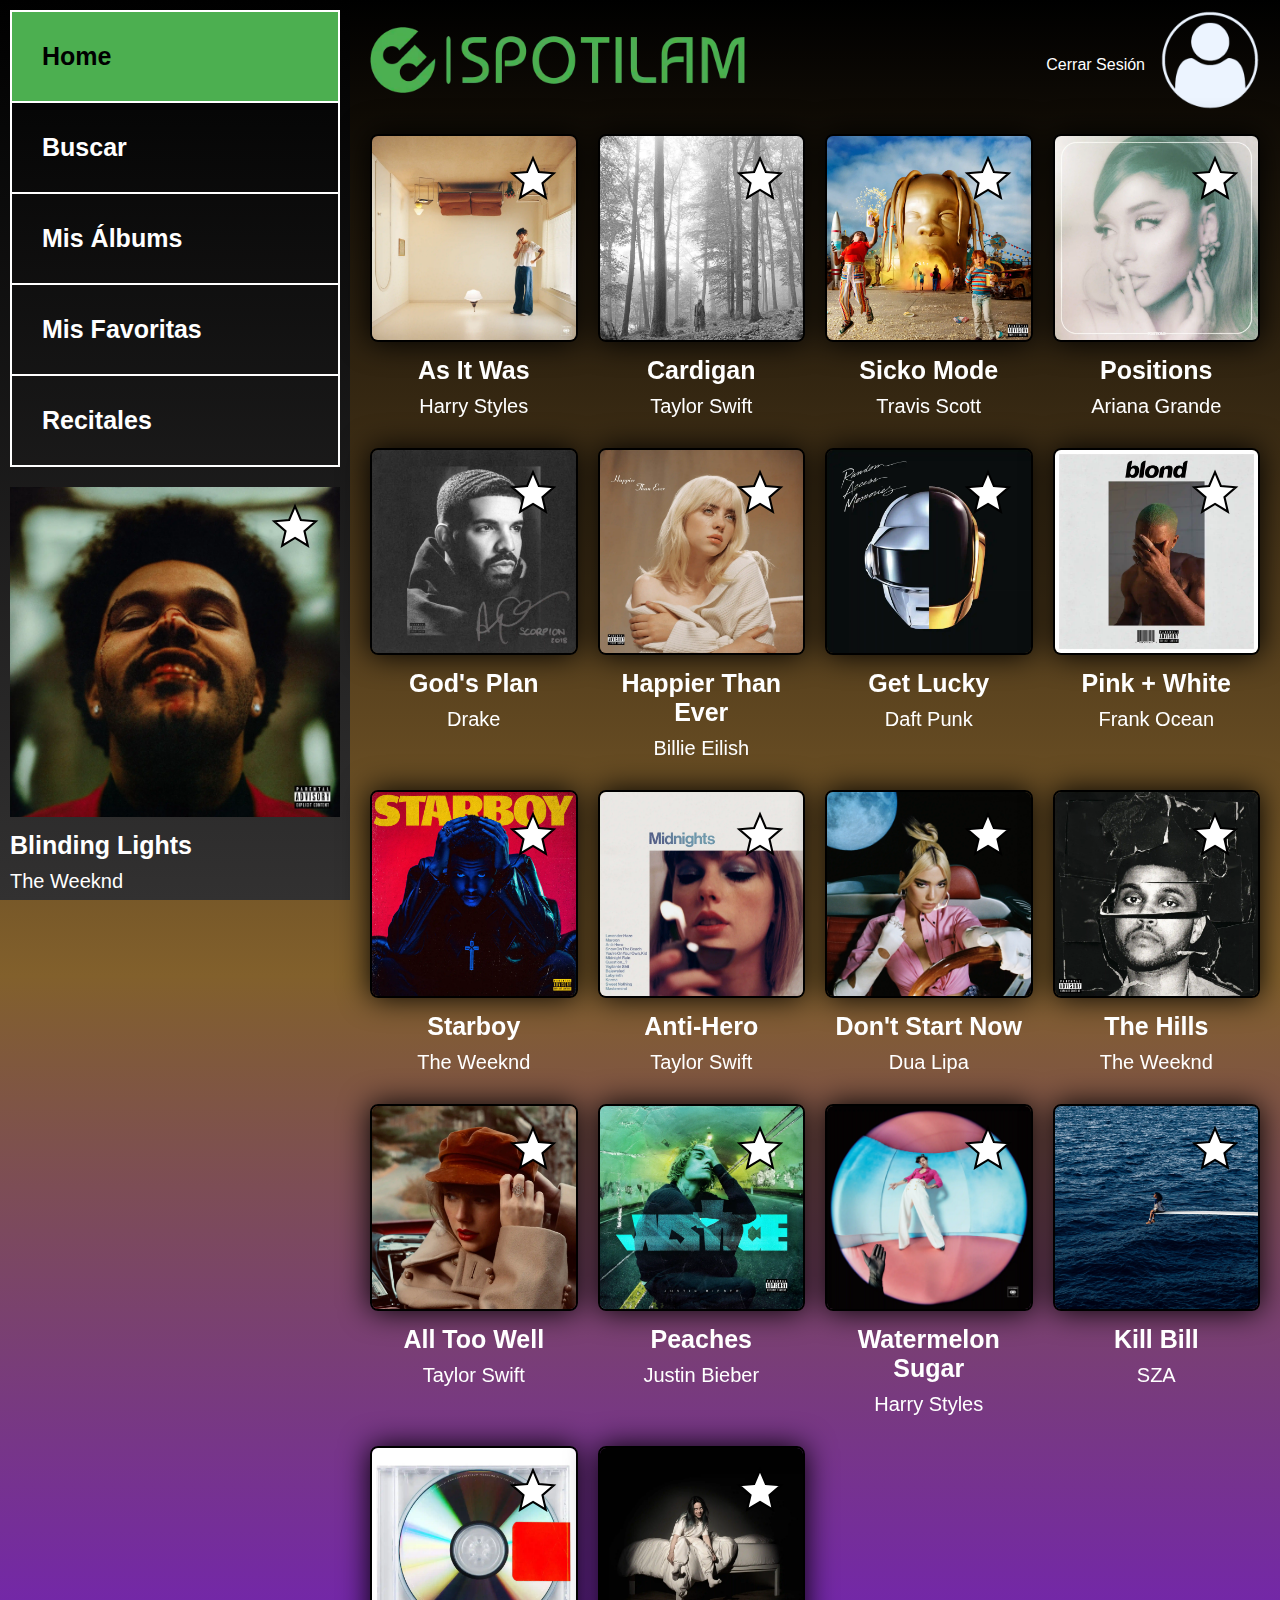
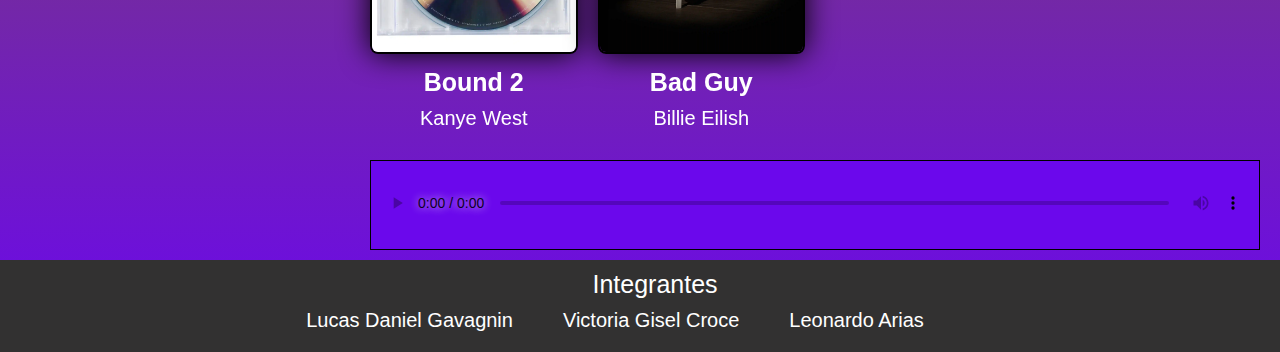
==== commit 3f162f7f: "casi terminado" ====
--- a/index.html
+++ b/index.html
@@ -18,6 +18,7 @@
                     <li><a href="buscar.html">Buscar</a></li>
                     <li><a href="albums.html">Mis Álbums</a></li>
                     <li><a href="favoritas.html">Mis Favoritas</a></li>
+                    <li><a href="recitales.html">Recitales</a></li>
                 </ul>
             </nav>  
 
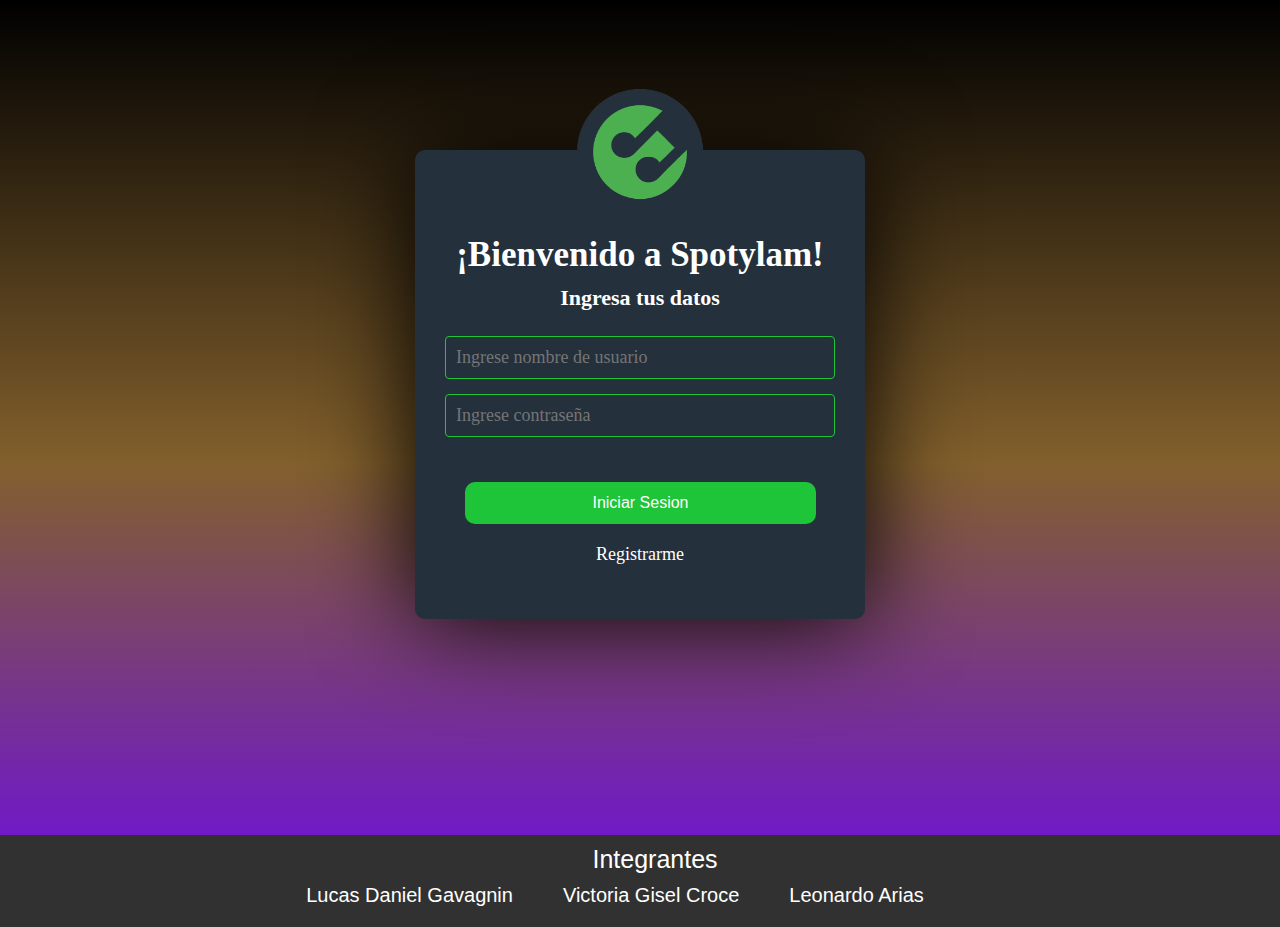
==== commit 0c1d9539: "casi terminado" ====
--- a/index.html
+++ b/index.html
@@ -4,403 +4,31 @@
     <meta charset="UTF-8">
     <meta name="viewport" content="width=device-width, initial-scale=1.0">
     <link rel="shortcut icon" href="img/icon.png" type="image/x-icon">
-    <link rel="stylesheet" href="css/gridAlbums.css">
     <link rel="stylesheet" href="css/style.css">
+    <link rel="stylesheet" href="css/login.css">
     <title>SPOTILAM</title>
 </head>
 <body>
-    <div class="main-container"> <!-- Contenedor principal -->
 
-        <div class="sidebar"> <!-- Barra lateral -->
-            <nav>
-                <ul> <!-- Enlaces de navegación -->
-                    <li><a href="index.html" class="activo">Home</a></li>
-                    <li><a href="buscar.html">Buscar</a></li>
-                    <li><a href="albums.html">Mis Álbums</a></li>
-                    <li><a href="favoritas.html">Mis Favoritas</a></li>
-                    <li><a href="recitales.html">Recitales</a></li>
-                </ul>
-            </nav>  
+    <main>
+        <section class="box container">
+            <img src="img/icon2.png" alt="Spotylam-icon" class="icon">
+            <h4 id="h4">¡Bienvenido a Spotylam!</h4>
+            <h5>Ingresa tus datos</h5>
+            <form action="home.html" class="form" novalidate>
+                <div class="inputs">
+                    <span id="nombre-error""></span>
+                    <input id="nombre" class="controls" type="text" placeholder="Ingrese nombre de usuario" required>
 
-            <section class="musica-sonando"> <!-- Sección de música sonando -->
-
-                <div class="album"> <!-- Información de la canción en reproducción -->
-                    <a href="sonando.html" >
-                        <img src="img/sonando.webp" alt="imagen album">
-                        <div class="album-informacion">
-                            <h3 class="nombre-album">Blinding Lights</h3>
-                            <p class="nombre-artista">The Weeknd</p>
-                        </div>
-                    </a>
-
-                    <label class="container-star"> <!-- Estrella de favoritos -->
-                        <input type="checkbox">
-                        <svg viewBox="0 0 24 24">
-                            <path d="M12 17.27L18.18 21l-1.64-7.03L22 9.24l-7.19-.61L12 2 9.19 8.63 2 9.24l5.46 4.73L5.82 21z"></path>
-                        </svg>
-                    </label>
+                    <span id="password-error""></span>
+                    <input id="password" class="controls" type="password" placeholder="Ingrese contraseña" required>
                 </div>
-            </section>
-        </div>
-        
-        <div class="contenido-principal"> <!-- Contenido principal -->
-            <header>
-                <div class="container-header">
-                    <div>
-                        <a href="index.html"><img src="img/logoT.webp" alt="logo" class="logo"></a> <!-- Logo -->
-                    </div>
-
-                    <div class="info-usuario"> <!-- Información del usuario -->
-                        <div class="detalles-usuario">
-                            <a href="perfil.html"><h2 id="nombre-usuario"></h2></a> <!-- Nombre del usuario -->
-                            <a href="login.html">Cerrar Sesión</a> <!-- Enlace para cerrar sesión -->
-                        </div>
-                        <a href="perfil.html"><img src="img/avatar.png" alt="Avatar de Usuario" class="imagen-avatar"></a> <!-- Avatar del usuario -->
-                    </div>
-                </div>
-            </header>
-
-            <main>
-                <section class="contenedor">
-            
-                    <div class="grid"> <!-- Cuadrícula de álbumes -->
-                    
-                        <div class="album">
-                            <a href="albums.html">
-                                <img class="album-imagen" src="img/1.webp" alt="imagen album">
-                                <div class="album-informacion">
-                                    <p class="nombre-album">As It Was</p>
-                                    <p class="nombre-artista">Harry Styles</p>
-                                </div>
-                            </a>
-
-                            <label class="container-star"> <!-- Estrella de favoritos -->
-                                <input type="checkbox">
-                                <svg viewBox="0 0 24 24">
-                                    <path d="M12 17.27L18.18 21l-1.64-7.03L22 9.24l-7.19-.61L12 2 9.19 8.63 2 9.24l5.46 4.73L5.82 21z"></path>
-                                </svg>
-                            </label>
-                            
-                        </div>
-                    
-                        <div class="album">
-                            <a href="albums.html">
-                                <img class="album-imagen" src="img/2.webp" alt="imagen album">
-                                <div class="album-informacion">
-                                    <p class="nombre-album">Cardigan</p>
-                                    <p class="nombre-artista">Taylor Swift</p>
-                                </div>
-                            </a>
-
-                            <label class="container-star"> <!-- Estrella de favoritos -->
-                                <input type="checkbox">
-                                <svg viewBox="0 0 24 24">
-                                    <path d="M12 17.27L18.18 21l-1.64-7.03L22 9.24l-7.19-.61L12 2 9.19 8.63 2 9.24l5.46 4.73L5.82 21z"></path>
-                                </svg>
-                            </label>
-
-                        </div>
-
-                        <div class="album">
-                            <a href="albums.html">
-                                <img class="album-imagen" src="img/3.webp" alt="imagen album">
-                                <div class="album-informacion">
-                                    <p class="nombre-album">Sicko Mode</p>
-                                    <p class="nombre-artista">Travis Scott</p>
-                                </div>
-                            </a>
-
-                            <label class="container-star"> <!-- Estrella de favoritos -->
-                                <input type="checkbox">
-                                <svg viewBox="0 0 24 24">
-                                    <path d="M12 17.27L18.18 21l-1.64-7.03L22 9.24l-7.19-.61L12 2 9.19 8.63 2 9.24l5.46 4.73L5.82 21z"></path>
-                                </svg>
-                            </label>
-
-                        </div>
-                    
-                        <div class="album">
-                            <a href="albums.html">
-                                <img class="album-imagen" src="img/4.webp" alt="imagen album">
-                                <div class="album-informacion">
-                                    <p class="nombre-album">Positions</p>
-                                    <p class="nombre-artista">Ariana Grande</p>
-                                </div>
-                            </a>
-
-                            <label class="container-star"> <!-- Estrella de favoritos -->
-                                <input type="checkbox">
-                                <svg viewBox="0 0 24 24">
-                                    <path d="M12 17.27L18.18 21l-1.64-7.03L22 9.24l-7.19-.61L12 2 9.19 8.63 2 9.24l5.46 4.73L5.82 21z"></path>
-                                </svg>
-                            </label>
-
-                        </div>
-                    
-                        <div class="album">
-                            <a href="albums.html">
-                                <img class="album-imagen" src="img/5.webp" alt="imagen album">
-                                <div class="album-informacion">
-                                    <p class="nombre-album">God's Plan</p>
-                                    <p class="nombre-artista">Drake</p>
-                                </div>
-                            </a>
-
-                            <label class="container-star"> <!-- Estrella de favoritos -->
-                                <input type="checkbox">
-                                <svg viewBox="0 0 24 24">
-                                    <path d="M12 17.27L18.18 21l-1.64-7.03L22 9.24l-7.19-.61L12 2 9.19 8.63 2 9.24l5.46 4.73L5.82 21z"></path>
-                                </svg>
-                            </label>
-
-                        </div>
-                    
-                        <div class="album">
-                            <a href="albums.html">
-                                <img class="album-imagen" src="img/6.webp" alt="imagen album">
-                                <div class="album-informacion">
-                                    <p class="nombre-album">Happier Than Ever</p>
-                                    <p class="nombre-artista">Billie Eilish</p>
-                                </div>
-                            </a>
-
-                            <label class="container-star"> <!-- Estrella de favoritos -->
-                                <input type="checkbox">
-                                <svg viewBox="0 0 24 24">
-                                    <path d="M12 17.27L18.18 21l-1.64-7.03L22 9.24l-7.19-.61L12 2 9.19 8.63 2 9.24l5.46 4.73L5.82 21z"></path>
-                                </svg>
-                            </label>
-
-                        </div>
-                
-                        <div class="album">
-                            <a href="albums.html">
-                                <img class="album-imagen" src="img/7.webp" alt="imagen album">
-                                <div class="album-informacion">
-                                    <p class="nombre-album">Get Lucky</p>
-                                    <p class="nombre-artista">Daft Punk</p>
-                                </div>
-                            </a>
-
-                            <label class="container-star"> <!-- Estrella de favoritos -->
-                                <input type="checkbox">
-                                <svg viewBox="0 0 24 24">
-                                    <path d="M12 17.27L18.18 21l-1.64-7.03L22 9.24l-7.19-.61L12 2 9.19 8.63 2 9.24l5.46 4.73L5.82 21z"></path>
-                                </svg>
-                            </label>
-
-                        </div>
-                
-                        <div class="album">
-                            <a href="albums.html">
-                                <img class="album-imagen" src="img/8.webp" alt="imagen album">
-                                <div class="album-informacion">
-                                    <p class="nombre-album">Pink + White</p>
-                                    <p class="nombre-artista">Frank Ocean</p>
-                                </div>
-                            </a>
-
-                            <label class="container-star"> <!-- Estrella de favoritos -->
-                                <input type="checkbox">
-                                <svg viewBox="0 0 24 24">
-                                    <path d="M12 17.27L18.18 21l-1.64-7.03L22 9.24l-7.19-.61L12 2 9.19 8.63 2 9.24l5.46 4.73L5.82 21z"></path>
-                                </svg>
-                            </label>
-
-                        </div>
-                
-                        <div class="album">
-                            <a href="albums.html">
-                                <img class="album-imagen" src="img/9.webp" alt="imagen album">
-                                <div class="album-informacion">
-                                    <p class="nombre-album">Starboy</p>
-                                    <p class="nombre-artista">The Weeknd</p>
-                                </div>
-                            </a>
-
-                            <label class="container-star"> <!-- Estrella de favoritos -->
-                                <input type="checkbox">
-                                <svg viewBox="0 0 24 24">
-                                    <path d="M12 17.27L18.18 21l-1.64-7.03L22 9.24l-7.19-.61L12 2 9.19 8.63 2 9.24l5.46 4.73L5.82 21z"></path>
-                                </svg>
-                            </label>
-
-                        </div>
-                
-                        <div class="album">
-                            <a href="albums.html">
-                                <img class="album-imagen" src="img/10.webp" alt="imagen album">
-                                <div class="album-informacion">
-                                    <p class="nombre-album">Anti-Hero</p>
-                                    <p class="nombre-artista">Taylor Swift</p>
-                                </div>
-                            </a>
-
-                            <label class="container-star"> <!-- Estrella de favoritos -->
-                                <input type="checkbox">
-                                <svg viewBox="0 0 24 24">
-                                    <path d="M12 17.27L18.18 21l-1.64-7.03L22 9.24l-7.19-.61L12 2 9.19 8.63 2 9.24l5.46 4.73L5.82 21z"></path>
-                                </svg>
-                            </label>
-
-                        </div>
-
-                        <div class="album">
-                            <a href="albums.html">
-                                <img class="album-imagen" src="img/17.webp" alt="imagen album">
-                                <div class="album-informacion">
-                                    <p class="nombre-album">Don't Start Now</p>
-                                    <p class="nombre-artista">Dua Lipa</p>
-                                </div>
-                            </a>
-
-                            <label class="container-star"> <!-- Estrella de favoritos -->
-                                <input type="checkbox">
-                                <svg viewBox="0 0 24 24">
-                                    <path d="M12 17.27L18.18 21l-1.64-7.03L22 9.24l-7.19-.61L12 2 9.19 8.63 2 9.24l5.46 4.73L5.82 21z"></path>
-                                </svg>
-                            </label>
-
-                        </div>
-
-                        <div class="album">
-                            <a href="albums.html">
-                                <img class="album-imagen" src="img/18.webp" alt="imagen album">
-                                <div class="album-informacion">
-                                    <p class="nombre-album">The Hills</p>
-                                    <p class="nombre-artista">The Weeknd</p>
-                                </div>
-                            </a>
-
-                            <label class="container-star"> <!-- Estrella de favoritos -->
-                                <input type="checkbox">
-                                <svg viewBox="0 0 24 24">
-                                    <path d="M12 17.27L18.18 21l-1.64-7.03L22 9.24l-7.19-.61L12 2 9.19 8.63 2 9.24l5.46 4.73L5.82 21z"></path>
-                                </svg>
-                            </label>
-
-                        </div>
-
-                        <div class="album">
-                            <a href="albums.html">
-                                <img class="album-imagen" src="img/19.webp" alt="imagen album">
-                                <div class="album-informacion">
-                                    <p class="nombre-album">All Too Well</p>
-                                    <p class="nombre-artista">Taylor Swift</p>
-                                </div>
-                            </a>
-
-                            <label class="container-star"> <!-- Estrella de favoritos -->
-                                <input type="checkbox">
-                                <svg viewBox="0 0 24 24">
-                                    <path d="M12 17.27L18.18 21l-1.64-7.03L22 9.24l-7.19-.61L12 2 9.19 8.63 2 9.24l5.46 4.73L5.82 21z"></path>
-                                </svg>
-                            </label>
-
-                        </div>
-
-                        <div class="album">
-                            <a href="albums.html">
-                                <img class="album-imagen" src="img/20.webp" alt="imagen album">
-                                <div class="album-informacion">
-                                    <p class="nombre-album">Peaches</p>
-                                    <p class="nombre-artista">Justin Bieber</p>
-                                </div>
-                            </a>
-
-                            <label class="container-star"> <!-- Estrella de favoritos -->
-                                <input type="checkbox">
-                                <svg viewBox="0 0 24 24">
-                                    <path d="M12 17.27L18.18 21l-1.64-7.03L22 9.24l-7.19-.61L12 2 9.19 8.63 2 9.24l5.46 4.73L5.82 21z"></path>
-                                </svg>
-                            </label>
-
-                        </div>
-
-                        <div class="album">
-                            <a href="albums.html">
-                                <img class="album-imagen" src="img/21.webp" alt="imagen album">
-                                <div class="album-informacion">
-                                    <p class="nombre-album">Watermelon Sugar</p>
-                                    <p class="nombre-artista">Harry Styles</p>
-                                </div>
-                            </a>
-
-                            <label class="container-star"> <!-- Estrella de favoritos -->
-                                <input type="checkbox">
-                                <svg viewBox="0 0 24 24">
-                                    <path d="M12 17.27L18.18 21l-1.64-7.03L22 9.24l-7.19-.61L12 2 9.19 8.63 2 9.24l5.46 4.73L5.82 21z"></path>
-                                </svg>
-                            </label>
-
-                        </div>
-
-                        <div class="album">
-                            <a href="albums.html">
-                                <img class="album-imagen" src="img/22.webp" alt="imagen album">
-                                <div class="album-informacion">
-                                    <p class="nombre-album">Kill Bill</p>
-                                    <p class="nombre-artista">SZA</p>
-                                </div>
-                            </a>
-
-                            <label class="container-star"> <!-- Estrella de favoritos -->
-                                <input type="checkbox">
-                                <svg viewBox="0 0 24 24">
-                                    <path d="M12 17.27L18.18 21l-1.64-7.03L22 9.24l-7.19-.61L12 2 9.19 8.63 2 9.24l5.46 4.73L5.82 21z"></path>
-                                </svg>
-                            </label>
-
-                        </div>
-
-                        <div class="album">
-                            <a href="albums.html">
-                                <img class="album-imagen" src="img/23.webp" alt="imagen album">
-                                <div class="album-informacion">
-                                    <p class="nombre-album">Bound 2</p>
-                                    <p class="nombre-artista">Kanye West</p>
-                                </div>
-                            </a>
-
-                            <label class="container-star"> <!-- Estrella de favoritos -->
-                                <input type="checkbox">
-                                <svg viewBox="0 0 24 24">
-                                    <path d="M12 17.27L18.18 21l-1.64-7.03L22 9.24l-7.19-.61L12 2 9.19 8.63 2 9.24l5.46 4.73L5.82 21z"></path>
-                                </svg>
-                            </label>
-
-                        </div>
-
-                        <div class="album">
-                            <a href="albums.html">
-                                <img class="album-imagen" src="img/24.webp" alt="imagen album">
-                                <div class="album-informacion">
-                                    <p class="nombre-album">Bad Guy</p>
-                                    <p class="nombre-artista">Billie Eilish</p>
-                                </div>
-                            </a>
-
-                            <label class="container-star"> <!-- Estrella de favoritos -->
-                                <input type="checkbox">
-                                <svg viewBox="0 0 24 24">
-                                    <path d="M12 17.27L18.18 21l-1.64-7.03L22 9.24l-7.19-.61L12 2 9.19 8.63 2 9.24l5.46 4.73L5.82 21z"></path>
-                                </svg>
-                            </label>
-
-                        </div>
-            
-                    </div>
-                </section>
-            </main>
-
-            <section class="reproductor"> <!-- Reproductor de audio -->
-                <audio controls>
-                    <source src="audio/The Weeknd - Blinding Lights.mp3" type="audio/mpeg">
-                </audio>
-            </section>
-        </div>
-    </div>
-
+                <input class="boton" type="button" value="Iniciar Sesion" onclick="validarLogin()">
+            </form>
+            <p><a id="registrar" href="registro.html">Registrarme</a></p>
+        </section>
+    </main>
+    
     <footer class="contenedorFooter">
         <p>Integrantes</p>
         <ul class="nombres"> <!-- Lista de integrantes del grupo -->
@@ -409,7 +37,8 @@
             <li>Leonardo Arias</li>
         </ul>
     </footer>
-
-    <script src="js/scripts.js"></script>
+    
+    <script src="js/formularios.js"></script>
 </body>
 </html>
+
--- a/css/login.css
+++ b/css/login.css
@@ -0,0 +1,132 @@
+* {
+  margin: 0;
+  padding: 0;
+  box-sizing: border-box;
+}
+  
+body {
+  background: linear-gradient(black, rgb(130, 96, 44), rgb(107, 8, 236)) no-repeat center;
+  background-size: cover;
+  min-height: 100vh;
+  display: flex;
+  flex-direction: column;
+}
+
+.box {
+  width: 450px;
+  background: #24303c;
+  padding: 70px 30px 45px 30px;
+  margin: auto;
+  margin-top: 150px;
+  margin-bottom: 216px;
+  border-radius: 10px;
+  font-family: 'calibri';
+  color: white;
+  box-shadow: 0px 0px 100px #000;
+}
+
+.container {
+  
+  display: flex;
+  flex-direction: column;
+  align-content: center;
+  align-items: stretch;
+  justify-content: space-between;
+}
+
+#h4 {
+  font-size: 35px;
+  margin-bottom: 10px;
+  margin-top: 15px;
+}
+
+.form {
+  margin-top: 5px;
+}
+
+.inputs {
+  display: flex;
+  flex-direction: column;
+  justify-content: space-between;
+  width: 100%;
+  margin-bottom: 20px;
+}
+
+.box h4 {
+  text-align: center;
+  font-size: 22px;
+  margin-bottom: 20px;
+}
+
+.box h5 {
+  text-align: center;
+  font-size: 22px;
+  margin-bottom: 20px;
+}
+
+.controls {
+  width: 100%;
+  background: #24303c;
+  padding: 10px;
+  border-radius: 4px;
+  margin-bottom: 15px;
+  border: 1px solid #1fc538;
+  font-family: 'calibri';
+  font-size: 18px;
+  color: white;
+}
+
+.box p {
+  height: 40px;
+  text-align: center;
+  font-size: 18px;
+  line-height: 40px;
+}
+
+.box a {
+  color: white;
+  text-decoration: none;
+  margin-bottom: 20px;
+}
+
+.box a:hover {
+  color: #1fc538;
+  text-decoration: underline;
+  cursor: pointer;
+}
+
+.box .boton {
+  width: 90%;
+  background: #1fc538;
+  border: none;
+  padding: 12px;
+  color: white;
+  margin: 16px 0;
+  font-size: 16px;
+  border-radius: 10px;
+  margin: 10px 20px;
+}
+
+.boton:hover {
+  margin: 9px 19px;
+  border: 1px solid white;
+  transition: input 2s 10s ease;
+  cursor: pointer;
+}
+
+#links {
+  font-size: 20px;
+}
+  
+.icon {
+  position: absolute;
+  display: flex;
+  align-self: center;
+  top: 75px;
+  width: 140px;
+  height: 140px;
+}
+
+span {
+  color: red;
+}